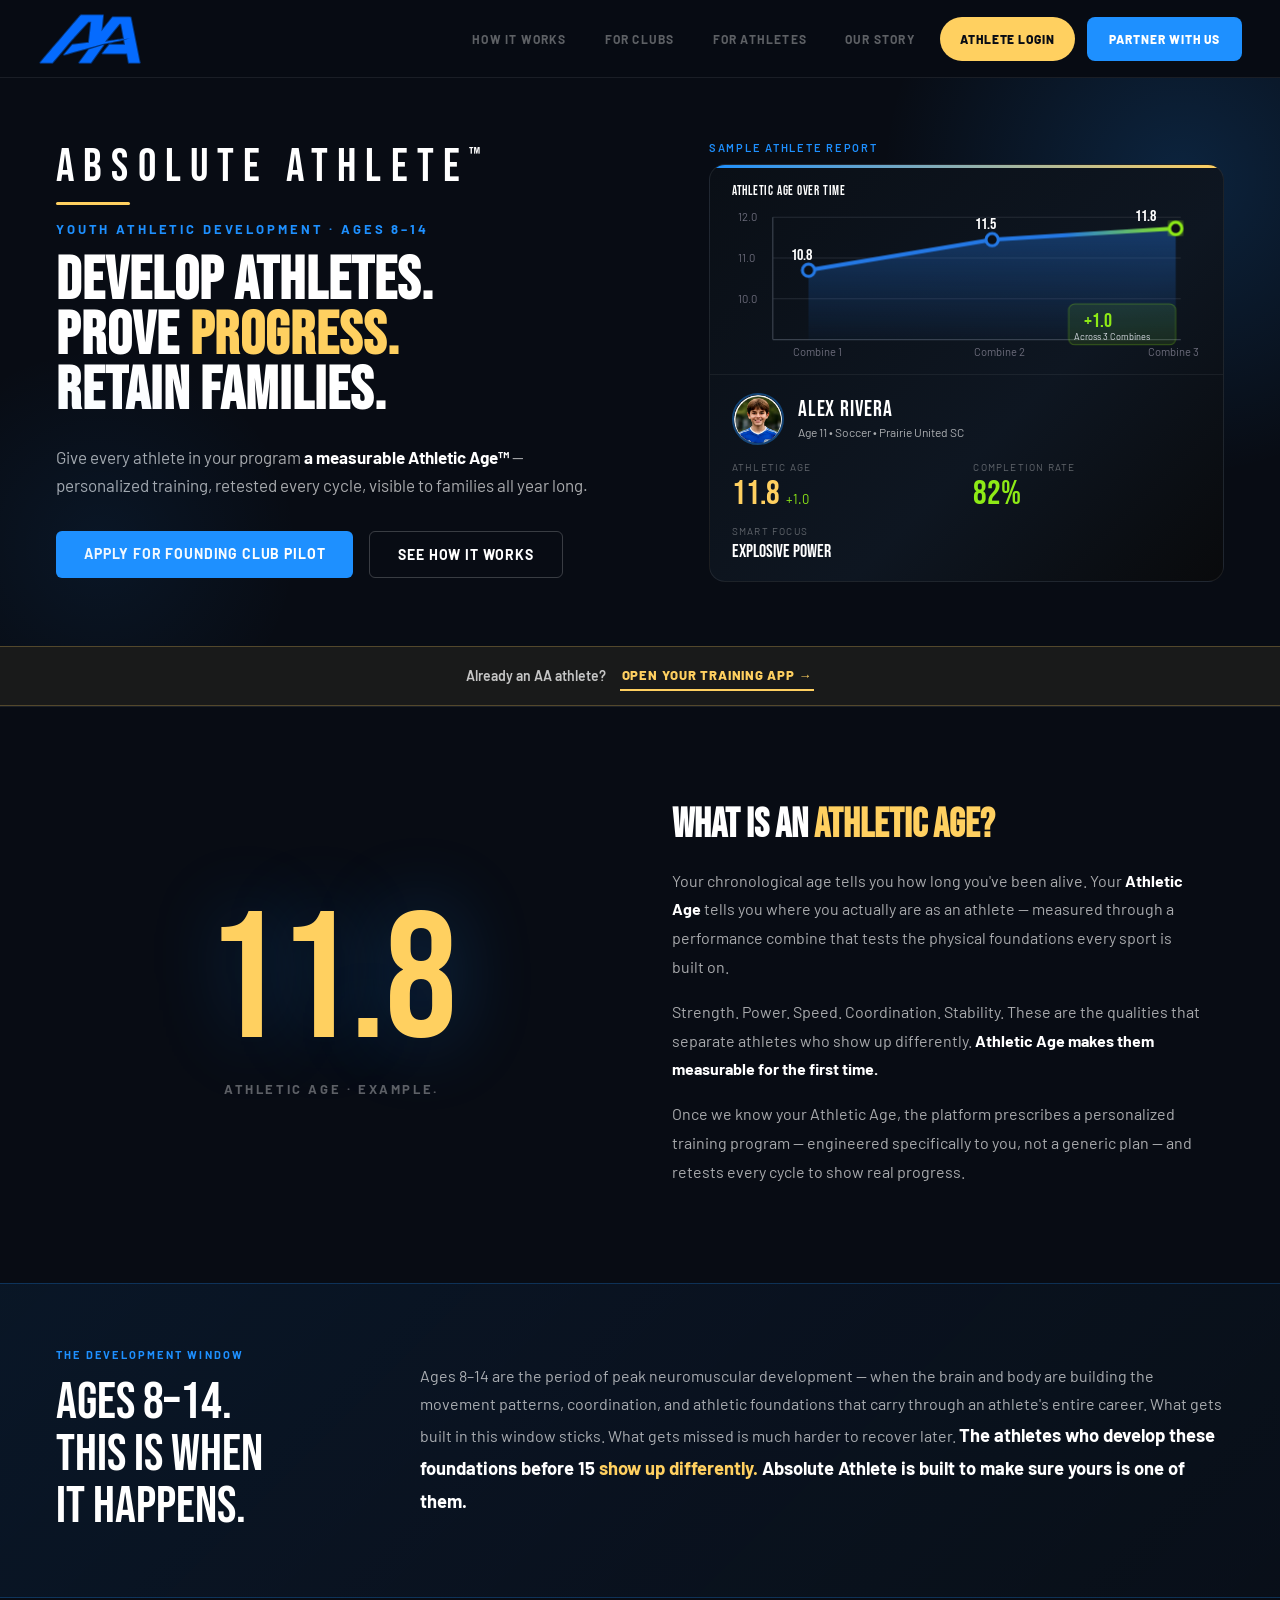
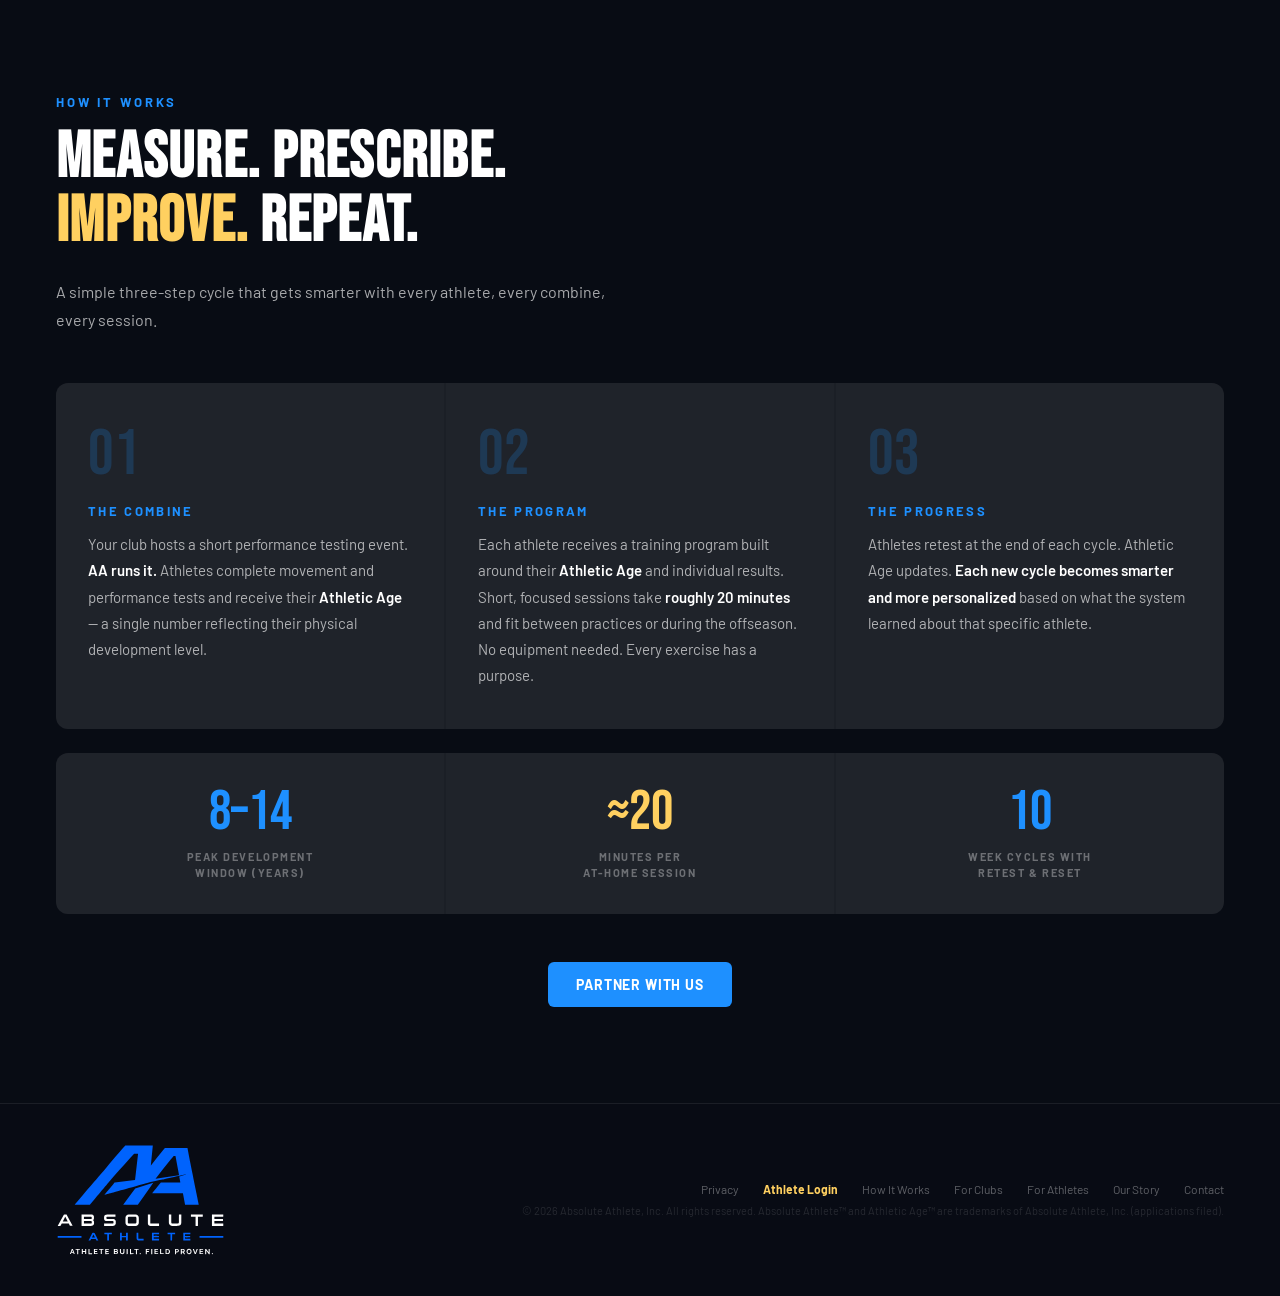
==== index.html @ 1f4e9b8d "nit changes" ====
<!DOCTYPE html>
<html lang="en">
<head>
<meta charset="UTF-8">
<meta name="viewport" content="width=device-width, initial-scale=1.0, viewport-fit=cover">
<meta name="theme-color" content="#080c14">
<link rel="icon" type="image/svg+xml" href="favicon.svg">
<link rel="canonical" href="https://myabsoluteathlete.com/">
<meta property="og:type" content="website">
<meta property="og:site_name" content="Absolute Athlete">
<meta property="og:title" content="Absolute Athlete · Youth Athletic Development">
<meta property="og:description" content="Every athlete gets a measurable Athletic Age — personalized training, retested every cycle. Built by a sports chiropractor and his two D1 sons. Ages 8–14.">
<meta property="og:url" content="https://myabsoluteathlete.com/">
<meta property="og:image" content="https://myabsoluteathlete.com/og-image.png">
<meta property="og:image:width" content="1200">
<meta property="og:image:height" content="630">
<meta name="twitter:card" content="summary_large_image">
<meta name="twitter:image" content="https://myabsoluteathlete.com/og-image.png">
<meta name="twitter:title" content="Absolute Athlete · Youth Athletic Development">
<meta name="twitter:description" content="Every athlete gets a measurable Athletic Age — personalized training, retested every cycle. Ages 8–14.">
<title>Absolute Athlete · Youth Athletic Development</title>
<meta name="description" content="Absolute Athlete helps clubs measure Athletic Age, prescribe personalized training, and prove youth athlete progress every cycle.">
<link rel="preconnect" href="https://fonts.googleapis.com">
<link rel="preconnect" href="https://fonts.gstatic.com" crossorigin>
<link href="https://fonts.googleapis.com/css2?family=Bebas+Neue&family=Barlow:ital,wght@0,400;0,600;0,700;1,400&display=swap" rel="stylesheet">
<link rel="stylesheet" href="styles.css">
</head>
<body>

<!-- NAV -->
<nav role="navigation" aria-label="Primary navigation">
  <div class="nav-shell">
  <a class="nav-mark" href="#page-home" onclick="showPage('home'); return false;" aria-label="Go to home page">
    <img src="logo.svg" alt="Absolute Athlete" style="height:52px;width:auto;">
  </a>
  <div class="nav-links">
    <a class="nav-link" data-page="how-it-works" href="#page-how-it-works" onclick="showPage('how-it-works'); return false;">How It Works</a>
    <a class="nav-link" data-page="for-clubs" href="#page-for-clubs" onclick="showPage('for-clubs'); return false;">For Clubs</a>
    <a class="nav-link" data-page="for-athletes" href="#page-for-athletes" onclick="showPage('for-athletes'); return false;">For Athletes</a>
    <a class="nav-link" data-page="our-story" href="#page-our-story" onclick="showPage('our-story'); return false;">Our Story</a>
    <a class="nav-app" href="#" onclick="return false;" role="link" aria-disabled="true" title="Athlete app launching soon" aria-label="Open the Absolute Athlete training app">Athlete Login</a>
    <a class="nav-cta" href="#contact" onclick="showPage('for-clubs'); scrollToContact(); return false;">Partner With Us</a>
  </div>
  <a class="nav-app nav-app-mobile" href="#" onclick="return false;" role="link" aria-disabled="true" title="Athlete app launching soon" aria-label="Open the Absolute Athlete training app">Athlete Login</a>
  <button class="nav-burger" aria-label="Open menu" aria-expanded="false" aria-controls="aaMnav" onclick="aaMenu(true)">
    <span></span><span></span><span></span>
  </button>
  </div>
</nav>

<div class="mnav" id="aaMnav" role="dialog" aria-modal="true" aria-label="Menu" aria-hidden="true">
  <div class="mnav-head">
    <span class="mnav-title">MENU</span>
    <button class="mnav-close" aria-label="Close menu" onclick="aaMenu(false)">&times;</button>
  </div>
  <button class="mnav-link" data-page="home" onclick="aaGo('home')">Home</button>
  <button class="mnav-link" data-page="how-it-works" onclick="aaGo('how-it-works')">How It Works</button>
  <button class="mnav-link" data-page="for-clubs" onclick="aaGo('for-clubs')">For Clubs</button>
  <button class="mnav-link" data-page="for-athletes" onclick="aaGo('for-athletes')">For Athletes</button>
  <button class="mnav-link" data-page="our-story" onclick="aaGo('our-story')">Our Story</button>
  <a class="mnav-app" href="#" onclick="return false;" aria-disabled="true" title="Athlete app launching soon">Athlete Login</a>
  <button class="mnav-cta" onclick="aaGo('for-clubs'); scrollToContact();">Partner With Us</button>
</div>

<!-- ═══════════════ HOME PAGE ═══════════════ -->
<div class="page active" id="page-home">

  <!-- HERO -->
  <section class="hero">
    <div class="hero-glow-1"></div>
    <div class="hero-glow-2"></div>
    <div class="hero-inner">
    <div class="hero-left">
    <div class="hero-brand">ABSOLUTE ATHLETE<span style="font-size:.42em;vertical-align:top;letter-spacing:0;">&trade;</span></div>
    <div class="hero-eyebrow">Youth Athletic Development · Ages 8–14</div>
    <h1 class="hero-headline">
      <span class="hero-line">DEVELOP ATHLETES.</span>
      <span class="hero-line">PROVE <em>PROGRESS.</em></span>
      <span class="hero-line">RETAIN FAMILIES.</span>
    </h1>
    <p class="hero-sub">
      Give every athlete in your program <strong>a measurable Athletic Age&trade;</strong> — personalized training, retested every cycle, visible to families all year long.
    </p>
    <div class="hero-actions">
      <a class="btn-primary" href="#contact" onclick="showPage('for-clubs'); scrollToContact(); return false;">Apply for Founding Club Pilot</a>
      <a class="btn-secondary" href="#page-how-it-works" onclick="showPage('how-it-works'); return false;">See How It Works</a>
    </div>
    </div>

    <!-- ATHLETIC AGE PROOF VISUAL -->
    <div class="hero-right">
    <div style="text-align:left;font-size:11px;letter-spacing:.16em;text-transform:uppercase;color:var(--blue);font-weight:600;margin-bottom:10px;">Sample Athlete Report</div>
    <div class="aa-proof-visual" style="display:grid;grid-template-columns:1fr;gap:0;background:linear-gradient(135deg,#0a0f16 0%,#0e1621 60%,#090a0c 100%);border:1px solid rgba(255,255,255,.08);border-radius:16px;overflow:hidden;position:relative;max-width:560px;max-height:480px;justify-self:end;width:100%;">
      <div style="position:absolute;top:0;left:0;right:0;height:3px;background:linear-gradient(90deg,var(--blue),var(--gold));"></div>

      <!-- Chart -->
      <div style="padding:18px 22px 14px;border-bottom:1px solid rgba(255,255,255,.06);">
        <div style="font-family:'Bebas Neue',sans-serif;font-size:13px;letter-spacing:.06em;color:#fff;margin-bottom:8px;">ATHLETIC AGE OVER TIME</div>
        <svg viewBox="0 0 460 150" preserveAspectRatio="xMidYMid meet" style="width:100%;height:auto;display:block;">
          <defs>
            <linearGradient id="heroFill" x1="0" x2="0" y1="0" y2="1">
              <stop offset="0%" stop-color="#2478e4" stop-opacity="0.38"/>
              <stop offset="100%" stop-color="#2478e4" stop-opacity="0.04"/>
            </linearGradient>
            <linearGradient id="heroLine" x1="0" x2="1" y1="0" y2="0">
              <stop offset="0%" stop-color="#2478e4"/>
              <stop offset="70%" stop-color="#2478e4"/>
              <stop offset="100%" stop-color="#8eea16"/>
            </linearGradient>
            <filter id="heroGlow"><feGaussianBlur stdDeviation="3" result="blur"/><feMerge><feMergeNode in="blur"/><feMergeNode in="SourceGraphic"/></feMerge></filter>
          </defs>
          <line x1="40" y1="10" x2="440" y2="10" stroke="#242b35" stroke-width="1"/>
          <line x1="40" y1="50" x2="440" y2="50" stroke="#242b35" stroke-width="1"/>
          <line x1="40" y1="90" x2="440" y2="90" stroke="#242b35" stroke-width="1"/>
          <line x1="40" y1="130" x2="440" y2="130" stroke="#39414d" stroke-width="1.2"/>
          <line x1="40" y1="10" x2="40" y2="130" stroke="#39414d" stroke-width="1.2"/>
          <text x="6" y="14" fill="#6b6b7a" font-size="11">12.0</text>
          <text x="6" y="54" fill="#6b6b7a" font-size="11">11.0</text>
          <text x="6" y="94" fill="#6b6b7a" font-size="11">10.0</text>
          <path d="M75,62 L255,32 L435,21 L435,130 L75,130 Z" fill="url(#heroFill)" class="hero-chart-fill"/>
          <polyline points="75,62 255,32 435,21" fill="none" stroke="url(#heroLine)" stroke-width="4" stroke-linecap="round" stroke-linejoin="round" class="hero-chart-line"/>
          <circle cx="75" cy="62" r="6" fill="#0a0f16" stroke="#2478e4" stroke-width="3" class="hero-chart-dot" style="animation-delay:.2s;"/>
          <circle cx="255" cy="32" r="6" fill="#0a0f16" stroke="#2478e4" stroke-width="3" class="hero-chart-dot" style="animation-delay:1.7s;"/>
          <circle cx="435" cy="21" r="6" fill="#0a0f16" stroke="#8eea16" stroke-width="3" filter="url(#heroGlow)" class="hero-chart-dot" style="animation-delay:3.4s;"/>
          <text x="58" y="52" fill="#ffffff" font-size="16" font-family="Bebas Neue, sans-serif">10.8</text>
          <text x="238" y="22" fill="#ffffff" font-size="16" font-family="Bebas Neue, sans-serif">11.5</text>
          <text x="395" y="14" fill="#ffffff" font-size="16" font-family="Bebas Neue, sans-serif">11.8</text>
          <text x="60" y="146" fill="#6b6b7a" font-size="11">Combine 1</text>
          <text x="237" y="146" fill="#6b6b7a" font-size="11">Combine 2</text>
          <text x="408" y="146" fill="#6b6b7a" font-size="11">Combine 3</text>
          <rect x="330" y="95" rx="6" ry="6" width="105" height="40" fill="rgba(142,234,22,.1)" stroke="rgba(142,234,22,.3)" class="hero-badge-pulse"/>
          <text x="345" y="118" font-family="Bebas Neue, sans-serif" font-size="20" fill="#8eea16" class="hero-plusone">+1.0</text>
          <text x="335" y="130" font-size="9" fill="#d8dce4">Across 3 Combines</text>
        </svg>
      </div>

      <!-- Athlete card -->
      <div style="padding:18px 22px;">
        <div style="display:flex;align-items:center;gap:14px;margin-bottom:16px;">
          <img src="athlete-alex.png" alt="Alex Rivera" style="width:52px;height:52px;border-radius:50%;object-fit:cover;border:2px solid rgba(30,144,255,.4);">
          <div>
            <div style="font-family:'Bebas Neue',sans-serif;font-size:22px;letter-spacing:.04em;color:#fff;line-height:1;">ALEX RIVERA</div>
            <div style="font-size:12px;color:var(--mid);margin-top:4px;">Age 11 &bull; Soccer &bull; Prairie United SC</div>
          </div>
        </div>
        <div style="display:grid;grid-template-columns:1fr 1fr;gap:14px;">
          <div>
            <div style="font-size:10px;letter-spacing:.12em;text-transform:uppercase;color:var(--dim);margin-bottom:4px;">Athletic Age</div>
            <div style="display:flex;align-items:baseline;gap:6px;">
              <div id="statAthAge" style="font-family:'Bebas Neue',sans-serif;font-size:34px;color:var(--gold);line-height:1;">11.8</div>
              <div style="font-size:13px;color:#8eea16;">+1.0</div>
            </div>
          </div>
          <div>
            <div style="font-size:10px;letter-spacing:.12em;text-transform:uppercase;color:var(--dim);margin-bottom:4px;">Completion Rate</div>
            <div id="statCompletion" style="font-family:'Bebas Neue',sans-serif;font-size:34px;color:#8eea16;line-height:1;">82%</div>
          </div>
          <div style="grid-column:1 / -1;">
            <div style="font-size:10px;letter-spacing:.12em;text-transform:uppercase;color:var(--dim);margin-bottom:4px;">Smart Focus</div>
            <div style="font-family:'Bebas Neue',sans-serif;font-size:18px;color:#fff;line-height:1.2;">Explosive Power</div>
          </div>
        </div>
      </div>
    </div>
    </div>
    </div>
  </section>
<!-- ATHLETE APP STRIP -->
<div class="app-strip">
  <span class="app-strip-text">Already an AA athlete?</span>
  <a class="app-strip-btn" href="#" onclick="return false;" role="link" aria-disabled="true" title="Athlete app launching soon">Open Your Training App &rarr;</a>
</div>


  <!-- ATHLETIC AGE EXPLAINER -->
  <div class="aa-explainer">
    <div>
      <div class="aa-number" style="color:var(--gold);">11.8</div>
      <div class="aa-number-label">Athletic Age · Example.</div>
    </div>
    <div class="aa-right">
      <h3>What Is An <span style="color:var(--gold);">Athletic Age?</span></h3>
      <p>Your chronological age tells you how long you've been alive. Your <strong>Athletic Age</strong> tells you where you actually are as an athlete — measured through a performance combine that tests the physical foundations every sport is built on.</p>
      <p>Strength. Power. Speed. Coordination. Stability. These are the qualities that separate athletes who show up differently. <strong>Athletic Age makes them measurable for the first time.</strong></p>
      <p>Once we know your Athletic Age, the platform prescribes a personalized training program — engineered specifically to you, not a generic plan — and retests every cycle to show real progress.</p>
    </div>
  </div>

  <!-- WINDOW STRIP -->
  <div class="window-strip">
    <div>
      <div class="ws-label">The Development Window</div>
      <div class="ws-headline">AGES 8–14.<br>THIS IS WHEN<br>IT HAPPENS.</div>
    </div>
    <div class="ws-body">
      Ages 8–14 are the period of peak neuromuscular development — when the brain and body are building the movement patterns, coordination, and athletic foundations that carry through an athlete's entire career. What gets built in this window sticks. What gets missed is much harder to recover later. <span class="ws-kicker">The athletes who develop these foundations before 15 <em>show up differently.</em> Absolute Athlete is built to make sure yours is one of them.</span>
    </div>
  </div>

  <!-- HOW IT WORKS PREVIEW -->
  <section class="section">
    <div class="section-eyebrow">How It Works</div>
    <h2 class="section-headline">MEASURE. PRESCRIBE.<br><span>IMPROVE.</span> REPEAT.</h2>
    <p class="section-body">A simple three-step cycle that gets smarter with every athlete, every combine, every session.</p>
    <div class="steps">
      <div class="step">
        <div class="step-num">01</div>
        <div class="step-title">The Combine</div>
        <div class="step-body">Your club hosts a short performance testing event. <strong>AA runs it.</strong> Athletes complete movement and performance tests and receive their <strong>Athletic Age</strong> — a single number reflecting their physical development level.</div>
      </div>
      <div class="step">
        <div class="step-num">02</div>
        <div class="step-title">The Program</div>
        <div class="step-body">Each athlete receives a training program built around their <strong>Athletic Age</strong> and individual results. Short, focused sessions take <strong>roughly 20 minutes</strong> and fit between practices or during the offseason. No equipment needed. Every exercise has a purpose.</div>
      </div>
      <div class="step">
        <div class="step-num">03</div>
        <div class="step-title">The Progress</div>
        <div class="step-body">Athletes retest at the end of each cycle. Athletic Age updates. <strong>Each new cycle becomes smarter and more personalized</strong> based on what the system learned about that specific athlete.</div>
      </div>
    </div>
    <div class="stats">
      <div class="stat"><div class="stat-num">8–14</div><div class="stat-label">Peak Development<br>Window (Years)</div></div>
      <div class="stat"><div class="stat-num" style="color:var(--gold);">&asymp;20</div><div class="stat-label">Minutes Per<br>At-Home Session</div></div>
      <div class="stat"><div class="stat-num">10</div><div class="stat-label">Week Cycles With<br>Retest &amp; Reset</div></div>
    </div>
    <div style="margin-top:48px;text-align:center;">
      <a class="btn-primary" href="#contact" onclick="showPage('for-clubs'); scrollToContact(); return false;">Partner With Us</a>
    </div>
  </section>

</div>

<!-- ═══════════════ HOW IT WORKS PAGE ═══════════════ -->
<div class="page" id="page-how-it-works">
  <section class="section" style="padding-top:120px;">
    <div class="section-eyebrow">How It Works</div>
    <h2 class="section-headline" style="font-size:clamp(48px,7vw,88px);max-width:1000px;">THE FULL CYCLE.<br>FROM <span style="color:var(--gold);">COMBINE</span> TO PROGRESS.</h2>
    <p class="section-body" style="font-size:18px;max-width:760px;">Every athlete goes through the same three-step cycle. The difference is what happens inside each step — because every prescription is built specifically for that athlete, based on their Athletic Age&trade; and foundation results.</p>
    <div class="steps" style="margin-top:48px;">
      <div class="step">
        <div class="step-num">01</div>
        <div class="step-title">The Combine</div>
        <div class="step-body">Your club hosts a short performance testing event. <strong>AA runs it.</strong> Athletes complete a series of movement and performance tests and receive their <strong>Athletic Age</strong> — a single number reflecting their physical development level. Results push to the athlete's personal device the same day.</div>
      </div>
      <div class="step">
        <div class="step-num">02</div>
        <div class="step-title">The Program</div>
        <div class="step-body">Each athlete receives a training program built around their <strong>Athletic Age</strong> and individual results. Short, focused sessions take <strong>roughly 20 minutes</strong> and fit between practices or during the offseason. No equipment needed. Every exercise has a purpose.</div>
      </div>
      <div class="step">
        <div class="step-num">03</div>
        <div class="step-title">The Progress</div>
        <div class="step-body">Athletes retest at the end of the cycle. Athletic Age updates. <strong>Each new cycle becomes smarter and more personalized</strong> based on what the system learned about that specific athlete. The program never repeats — it evolves.</div>
      </div>
    </div>
    <div class="stats" style="margin-top:24px;">
      <div class="stat"><div class="stat-num">8–14</div><div class="stat-label">Peak Development<br>Window (Years)</div></div>
      <div class="stat"><div class="stat-num" style="color:var(--gold);">&asymp;20</div><div class="stat-label">Minutes Per<br>At-Home Session</div></div>
      <div class="stat"><div class="stat-num">10</div><div class="stat-label">Week Cycles With<br>Retest &amp; Reset</div></div>
    </div>
  </section>

  <!-- WINDOW STRIP -->
  <div class="window-strip">
    <div>
      <div class="ws-label">The Development Window</div>
      <div class="ws-headline">AGES 8–14.<br>THIS IS WHEN<br>IT HAPPENS.</div>
    </div>
    <div class="ws-body">
      Ages 8–14 are the period of peak neuromuscular development — when the brain and body are building the movement patterns, coordination, and athletic foundations that carry through an athlete's entire career. What gets built in this window sticks. What gets missed is much harder to recover later. <span class="ws-kicker">The athletes who develop these foundations before 15 <em>show up differently.</em> Absolute Athlete is built to make sure yours is one of them.</span>
    </div>
  </div>

  <section class="section" style="text-align:center;">
    <div class="section-eyebrow">Ready to Start</div>
    <h2 class="section-headline">GET YOUR ATHLETES<br>THEIR <span style="color:var(--gold);">ATHLETIC AGE.</span></h2>
    <p class="section-body" style="margin:0 auto 40px;">AA is club-distributed. Talk to your club director about bringing Absolute Athlete&trade; to your program, or reach out directly.</p>
    <a class="btn-primary" href="#contact" onclick="showPage('for-clubs'); scrollToContact(); return false;">Bring AA To Your Club</a>
  </section>
</div>

<!-- ═══════════════ FOR CLUBS PAGE ═══════════════ -->
<div class="page" id="page-for-clubs">

  <section class="club-section section">
    <div class="section-eyebrow">For Club Directors</div>
    <h2 class="section-headline" style="font-size:clamp(52px,7vw,88px);">EVERY CLUB DEVELOPS PLAYERS.<br>NOW DEVELOP <span style="color:var(--gold);">ATHLETES.</span></h2>
    <p class="section-body">Every club shows families how their child is developing as a player. With Absolute Athlete&trade;, your club can now show how they're developing as an <strong>athlete</strong> — with a real number, personalized training, and progress retested every cycle.</p>

  <!-- DIRECTOR PANELS -->
  <div class="director-panels" style="margin-top:48px;margin-bottom:48px;">
    <div class="director-panel">
      <div class="dp-num">01</div>
      <div class="dp-label">The Shift</div>
      <div class="dp-headline">MAKE DEVELOPMENT VISIBLE.</div>
      <div class="dp-body">Families already see games and practices. AA shows the athletic foundation underneath — <strong>strength, movement, power, balance, and confidence</strong> they can follow each cycle.</div>
    </div>
    <div class="director-panel">
      <div class="dp-num">02</div>
      <div class="dp-label">The Family Relationship</div>
      <div class="dp-headline">DEEPEN THE FAMILY RELATIONSHIP.</div>
      <div class="dp-body">When parents can see measurable progress between seasons, your club becomes part of the athlete's growth story — not just the place they play.</div>
    </div>
    <div class="director-panel">
      <div class="dp-num">03</div>
      <div class="dp-label">The Club Opportunity</div>
      <div class="dp-headline">ADD VALUE WITHOUT ADDING WORK.</div>
      <div class="dp-body">AA handles the combine, training platform, and progress reporting so your coaches can keep doing what they already do best.</div>
    </div>
  </div>

    <!-- TAKES YOUR CLUB HOME SECTION -->
    <div style="margin:56px 0;padding:72px 64px;background:linear-gradient(135deg,rgba(8,12,20,1) 0%,rgba(15,21,32,1) 100%);border:1px solid var(--blue-border);border-radius:16px;position:relative;overflow:hidden;">
      <div style="font-size:13px;font-weight:700;letter-spacing:.22em;text-transform:uppercase;color:var(--blue);margin-bottom:24px;">A New Kind of Club Presence</div>
      <h3 style="font-family:'Bebas Neue',sans-serif;font-size:clamp(40px,5vw,72px);line-height:1;color:#fff;margin-bottom:32px;max-width:800px;">YOUR CLUB USED TO LIVE AT THE FIELD.<br>NOW IT LIVES IN <span style="color:var(--gold);">THEIR HOME.</span></h3>
      <div style="display:grid;grid-template-columns:1fr 1fr;gap:48px;max-width:900px;">
        <p style="font-size:16px;line-height:1.8;color:var(--mid);">Every home session becomes another touchpoint with your club — a quiet moment in the basement or driveway where <strong style="color:#fff;">your program is still helping them grow.</strong></p>
        <p style="font-size:16px;line-height:1.8;color:var(--mid);">When families can see progress between seasons, they have a clearer reason to renew, refer, and stay connected to your program year-round.</p>
      </div>
    </div>

    <div class="development-contrast">
      <div class="contrast-card">
        <div class="contrast-kicker">What clubs already do</div>
        <div class="contrast-title">Player Development</div>
        <div class="contrast-body">Coaching, team placement, game performance, positional growth, tactical understanding, and competitive experience.</div>
      </div>
      <div class="contrast-card highlight">
        <div class="contrast-kicker">What AA adds</div>
        <div class="contrast-title"><span>Athletic</span> Development</div>
        <div class="contrast-body"><strong>Strength. Movement. Balance. Coordination. Power.</strong> The athletic foundation underneath the player — measured, trained, and retested each cycle. The kind of development that builds real confidence.</div>
        <div class="contrast-metric"><span class="contrast-dot"></span> Athletic Age&trade; Score</div>
      </div>
    </div>

    <div class="club-grid">
      <div>
        <div class="club-value-intro">
          <div class="section-eyebrow" style="margin-bottom:12px;">Built for the club director</div>
          <h3 class="club-value-title">MORE VALUE FOR FAMILIES.<br><span>NO EXTRA LOAD</span> ON COACHES.</h3>
          <p class="club-value-sub">Absolute Athlete gives your club a measurable development layer families can see between seasons, tryouts, and practices — without asking your coaches to run another program.</p>
        </div>

        <div class="club-value-grid">
          <div class="club-value-card feature">
            <div class="club-card-icon">01</div>
            <div class="club-card-title"><span>Zero Coach Workload</span></div>
            <div class="club-card-copy">AA runs the combine. The platform delivers the training. Your coaches keep coaching.</div>
          </div>
          <div class="club-value-card">
            <div class="club-card-icon">02</div>
            <div class="club-card-title">Prove Progress to Families</div>
            <div class="club-card-copy">Athletic Age gives parents a clear number they can understand at the end of each cycle.</div>
          </div>
          <div class="club-value-card">
            <div class="club-card-icon">03</div>
            <div class="club-card-title">Built-In Retention</div>
            <div class="club-card-copy">Families who see real progress have a stronger reason to renew, refer, and stay connected year-round.</div>
          </div>
          <div class="club-value-card">
            <div class="club-card-icon">04</div>
            <div class="club-card-title">Director Visibility</div>
            <div class="club-card-copy">Track participation and engagement across your program without chasing spreadsheets.</div>
          </div>
        </div>

        <div class="club-proof-strip" aria-label="Club pilot highlights">
          <div class="club-proof-item">
            <div class="club-proof-num">45–60</div>
            <div class="club-proof-label">Minute Combine Window</div>
          </div>
          <div class="club-proof-item">
            <div class="club-proof-num">0</div>
            <div class="club-proof-label">Extra Coach Workload</div>
          </div>
          <div class="club-proof-item">
            <div class="club-proof-num">10</div>
            <div class="club-proof-label">Week Training Cycle</div>
          </div>
        </div>

        <div class="club-pilot-card">
          <div class="club-pilot-label">What onboarding actually looks like</div>
          <div class="club-pilot-title">LIVE IN THREE SIMPLE STEPS.</div>
          <div class="club-pilot-grid">
            <div class="club-pilot-step">
              <div class="club-pilot-week">Step 1</div>
              <h4>Parents get the message.</h4>
              <p>We email every family the steps to onboard their athlete and pay. Once that’s done, they’re ready for combine day.</p>
            </div>
            <div class="club-pilot-step">
              <div class="club-pilot-week">Step 2</div>
              <h4>Combine day happens.</h4>
              <p>We run the combine at your facility and handle the setup.</p>
            </div>
            <div class="club-pilot-step">
              <div class="club-pilot-week">Step 3</div>
              <h4>Athletes begin.</h4>
              <p>Training starts at home. Coaches do nothing differently.</p>
            </div>
          </div>
        </div>

        <div class="club-positioning-callout">
          <strong>AA DOES NOT <span>REPLACE</span> YOUR COACHES.</strong>
          <p>It gives families measurable physical development between practices, seasons, and tryouts — a new category of value sitting alongside everything your club already provides.</p>
        </div>

        <p class="seasonal-note">AA is designed to run between seasons and alongside them, building the physical foundation during windows when club training is lighter so athletes arrive measurably more developed than the year before.</p>
      </div>

      <div class="contact-box" id="contact">
        <div class="contact-box-title">FOUNDING CLUB PILOT</div>
        <div class="contact-box-sub">We are accepting a limited number of founding club partners for our fall 2026 pilot. Founding partners shape the product, lock in founding-partner pricing for the life of the partnership, and establish AA in their market first.</div>
        <form id="partnerForm" class="contact-form" action="https://formspree.io/f/xgobvnzo" method="POST" onsubmit="handleSubmit(event)" novalidate>
          <div class="form-group"><input type="text" name="name" class="form-input" placeholder="Your name" autocomplete="name" required aria-label="Your name"></div>
          <div class="form-group"><input type="text" name="club" class="form-input" placeholder="Club name" autocomplete="organization" aria-label="Club name"></div>
          <div class="form-group"><input type="email" name="email" class="form-input" placeholder="Email address" autocomplete="email" required aria-label="Email address"></div>
          <div class="form-group"><textarea name="message" class="form-input" placeholder="Tell us about your club — sport, age groups, approximate number of athletes" aria-label="Message"></textarea></div>
          <button class="form-submit" type="submit">Send Inquiry</button>
          <div class="form-note" id="formStatus" role="status" aria-live="polite">Or email us directly at <a href="mailto:info@myabsoluteathlete.com">info@myabsoluteathlete.com</a></div>
        </form>
      </div>
    </div>
  </section>
</div>

<!-- ═══════════════ FOR ATHLETES PAGE ═══════════════ -->
<div class="page" id="page-for-athletes">

  <!-- HERO -->
  <section class="hero" style="min-height:70vh;justify-content:flex-start;">
    <div class="hero-glow-1"></div>
    <div class="hero-glow-2"></div>
    <div style="max-width:1100px;">
    <div class="hero-eyebrow">For Athletes · Ages 8–14</div>
    <h1 class="hero-headline" style="font-size:clamp(52px,6.5vw,92px);">YOU HAVE AN AGE.<br>NOW YOU HAVE AN <span style="color:var(--gold);">ATHLETIC AGE.</span></h1>
    <p class="hero-sub">A single number that tells you exactly where you are as an athlete — and exactly what to train to get better. Measured at the combine. Updated every cycle. Yours.</p>
    </div>
  </section>

  <!-- ATHLETIC AGE DASHBOARD -->
  <div style="padding:0 56px 40px;">
    <div class="section-eyebrow">Your Athletic Age</div>
    <h2 class="section-headline">ONE NUMBER.<br>EVERYTHING <span style="color:var(--blue);">IT MEANS.</span></h2>
    <p class="section-body" style="margin-bottom:16px;">Your Athletic Age&trade; comes from a combine — a short performance test that measures the physical foundations every sport is built on. Strength. Power. Speed. Coordination. Stability.</p>
    <p class="section-body">If your Athletic Age is <strong style="color:#fff;">ahead of your real age</strong> — you're building something. If it's behind, now you know exactly what to work on. Every 10-week cycle ends with a retest, and you can watch your number climb.</p>
  </div>

  <!-- DASHBOARD MOCKUP -->
  <div style="padding:0 56px 96px;">
    <div style="font-size:11px;letter-spacing:.16em;text-transform:uppercase;color:var(--blue);font-weight:600;margin-bottom:10px;">Sample Athlete Report &middot; Example Data</div>
    <div style="background:#111418;border:1px solid rgba(255,255,255,.08);border-radius:16px;overflow:hidden;">

      <!-- Athlete header -->
      <div style="background:linear-gradient(135deg,#0a0f16 0%,#0e1621 52%,#090a0c 100%);padding:24px 32px;display:flex;align-items:center;justify-content:space-between;flex-wrap:wrap;gap:20px;border-bottom:1px solid rgba(255,255,255,.06);">
        <div style="display:flex;align-items:center;gap:18px;">
          <img src="athlete-alex.png" alt="Alex Rivera" style="width:64px;height:64px;border-radius:50%;object-fit:cover;border:2px solid rgba(30,144,255,.4);">
          <div>
            <div style="font-family:'Bebas Neue',sans-serif;font-size:32px;letter-spacing:.06em;color:#fff;line-height:1;">ALEX RIVERA</div>
            <div style="font-size:13px;color:var(--mid);margin-top:6px;">Age 11 &bull; Soccer &bull; Prairie United SC</div>
          </div>
        </div>
        <div style="display:flex;align-items:center;gap:24px;flex-wrap:wrap;">
          <div style="border:1px solid rgba(142,234,22,.4);border-radius:8px;padding:10px 18px;display:flex;align-items:center;gap:10px;">
            <span style="font-size:20px;color:#8eea16;">↗</span>
            <div>
              <div style="font-size:13px;font-weight:700;color:#8eea16;">BUILDING STRONGLY</div>
              <div style="font-size:11px;color:var(--dim);">Ahead of development pace</div>
            </div>
          </div>
          <div style="text-align:right;">
            <div style="font-size:11px;color:var(--dim);text-transform:uppercase;letter-spacing:.1em;">At-Home Consistency</div>
            <div style="font-family:'Bebas Neue',sans-serif;font-size:28px;color:#8eea16;line-height:1;">82%</div>
          </div>
        </div>
      </div>

      <!-- Combine row -->
      <div style="display:grid;grid-template-columns:repeat(4,1fr);gap:0;padding:24px 32px;border-bottom:1px solid rgba(255,255,255,.06);">
        <div>
          <div style="font-family:'Bebas Neue',sans-serif;font-size:18px;color:var(--dim);letter-spacing:.06em;">COMBINE 1</div>
          <div style="font-size:11px;color:var(--dim);margin:4px 0 12px;">May 12, 2026</div>
          <div style="font-family:'Bebas Neue',sans-serif;font-size:48px;color:#fff;line-height:1;">10.8</div>
          <div style="font-size:11px;color:var(--dim);margin-top:4px;">Athletic Age</div>
        </div>
        <div>
          <div style="font-family:'Bebas Neue',sans-serif;font-size:18px;color:var(--blue);letter-spacing:.06em;">COMBINE 2</div>
          <div style="font-size:11px;color:var(--dim);margin:4px 0 12px;">Aug 18, 2026</div>
          <div style="display:flex;align-items:flex-end;gap:16px;">
            <div style="font-family:'Bebas Neue',sans-serif;font-size:48px;color:var(--blue);line-height:1;">11.5</div>
            <div>
              <div style="font-family:'Bebas Neue',sans-serif;font-size:22px;color:#8eea16;line-height:1;">+0.7</div>
              <div style="font-size:11px;color:#8eea16;">+6.5%</div>
            </div>
          </div>
        </div>
        <div style="border:1px solid rgba(142,234,22,.5);border-radius:10px;padding:12px 16px;background:rgba(142,234,22,.03);">
          <div style="font-family:'Bebas Neue',sans-serif;font-size:18px;color:#8eea16;letter-spacing:.06em;">COMBINE 3</div>
          <div style="font-size:11px;color:var(--dim);margin:4px 0 12px;">Nov 24, 2026</div>
          <div style="display:flex;align-items:flex-end;gap:16px;">
            <div style="font-family:'Bebas Neue',sans-serif;font-size:48px;color:#8eea16;line-height:1;">11.8</div>
            <div>
              <div style="font-family:'Bebas Neue',sans-serif;font-size:22px;color:#8eea16;line-height:1;">+0.3</div>
              <div style="font-size:11px;color:#8eea16;">+2.6%</div>
            </div>
          </div>
        </div>
        <div style="text-align:center;">
          <div style="font-family:'Bebas Neue',sans-serif;font-size:18px;color:var(--dim);letter-spacing:.06em;">NEXT COMBINE</div>
          <div style="font-size:11px;color:var(--dim);margin:4px 0 16px;">Feb 2027</div>
          <div style="width:48px;height:48px;border:1px solid rgba(255,255,255,.15);border-radius:8px;margin:0 auto;display:flex;align-items:center;justify-content:center;color:var(--dim);font-size:20px;">▣</div>
        </div>
      </div>

      <!-- Chart + Foundation table -->
      <div style="display:grid;grid-template-columns:1fr 1fr;gap:0;">
        <div style="padding:24px 32px;border-right:1px solid rgba(255,255,255,.06);border-bottom:1px solid rgba(255,255,255,.06);">
          <div style="font-family:'Bebas Neue',sans-serif;font-size:18px;letter-spacing:.06em;color:#fff;margin-bottom:16px;">LEVEL-UP PATH &middot; ATHLETIC AGE</div>
          <svg viewBox="0 0 760 280" preserveAspectRatio="xMidYMid meet" style="width:100%;height:auto;">
            <defs>
              <linearGradient id="aaFill2" x1="0" x2="0" y1="0" y2="1">
                <stop offset="0%" stop-color="#2478e4" stop-opacity="0.38"/>
                <stop offset="100%" stop-color="#2478e4" stop-opacity="0.04"/>
              </linearGradient>
              <linearGradient id="aaLine2" x1="0" x2="1" y1="0" y2="0">
                <stop offset="0%" stop-color="#2478e4"/>
                <stop offset="70%" stop-color="#2478e4"/>
                <stop offset="100%" stop-color="#8eea16"/>
              </linearGradient>
              <filter id="glow2"><feGaussianBlur stdDeviation="4" result="blur"/><feMerge><feMergeNode in="blur"/><feMergeNode in="SourceGraphic"/></feMerge></filter>
            </defs>
            <line x1="55" y1="25" x2="725" y2="25" stroke="#242b35" stroke-width="1"/>
            <line x1="55" y1="92" x2="725" y2="92" stroke="#242b35" stroke-width="1"/>
            <line x1="55" y1="159" x2="725" y2="159" stroke="#242b35" stroke-width="1"/>
            <line x1="55" y1="226" x2="725" y2="226" stroke="#39414d" stroke-width="1.2"/>
            <line x1="55" y1="25" x2="55" y2="226" stroke="#39414d" stroke-width="1.2"/>
            <text x="12" y="30" fill="#6b6b7a" font-size="13">12.0</text>
            <text x="12" y="97" fill="#6b6b7a" font-size="13">11.0</text>
            <text x="12" y="164" fill="#6b6b7a" font-size="13">10.0</text>
            <text x="12" y="231" fill="#6b6b7a" font-size="13">9.0</text>
            <path d="M120,105 L392,59 L665,39 L665,226 L120,226 Z" fill="url(#aaFill2)"/>
            <polyline points="120,105 392,59 665,39" fill="none" stroke="url(#aaLine2)" stroke-width="5" stroke-linecap="round" stroke-linejoin="round"/>
            <circle cx="120" cy="105" r="8" fill="#111418" stroke="#2478e4" stroke-width="4"/>
            <circle cx="392" cy="59" r="8" fill="#111418" stroke="#2478e4" stroke-width="4"/>
            <circle cx="665" cy="39" r="8" fill="#111418" stroke="#8eea16" stroke-width="4" filter="url(#glow2)"/>
            <text x="92" y="88" fill="#ffffff" font-size="22" font-family="Bebas Neue, sans-serif">10.8</text>
            <text x="368" y="41" fill="#ffffff" font-size="22" font-family="Bebas Neue, sans-serif">11.5</text>
            <text x="644" y="22" fill="#ffffff" font-size="22" font-family="Bebas Neue, sans-serif">11.8</text>
            <text x="90" y="252" fill="#6b6b7a" font-size="13">Combine 1</text>
            <text x="374" y="252" fill="#6b6b7a" font-size="13">Combine 2</text>
            <text x="642" y="252" fill="#6b6b7a" font-size="13">Combine 3</text>
            <rect x="575" y="78" rx="7" ry="7" width="130" height="58" fill="rgba(142,234,22,.1)" stroke="rgba(142,234,22,.3)"/>
            <text x="610" y="106" font-family="Bebas Neue, sans-serif" font-size="30" fill="#8eea16" class="hero-plusone">+1.0</text>
            <text x="596" y="126" font-size="12" fill="#d8dce4">Across 3 Combines</text>
          </svg>
        </div>
        <div style="padding:24px 32px;border-bottom:1px solid rgba(255,255,255,.06);">
          <div style="font-family:'Bebas Neue',sans-serif;font-size:18px;letter-spacing:.06em;color:#fff;margin-bottom:16px;">ATHLETE MAP &middot; STRENGTHS + FOCUS</div>
          <table style="width:100%;border-collapse:collapse;font-size:14px;">
            <thead>
              <tr style="color:var(--dim);font-size:11px;letter-spacing:.08em;text-transform:uppercase;">
                <th style="text-align:left;padding-bottom:12px;font-weight:700;">Area</th>
                <th style="text-align:center;padding-bottom:12px;font-weight:700;">C1</th>
                <th style="text-align:center;padding-bottom:12px;font-weight:700;color:var(--blue);">C2</th>
                <th style="text-align:center;padding-bottom:12px;font-weight:700;color:#8eea16;">C3</th>
                <th style="text-align:right;padding-bottom:12px;font-weight:700;color:#8eea16;">Change</th>
              </tr>
            </thead>
            <tbody style="color:#fff;">
              <tr style="border-top:1px solid rgba(255,255,255,.06);"><td style="padding:10px 0;">Explosive Power</td><td style="text-align:center;color:var(--dim);">66</td><td style="text-align:center;color:var(--blue);font-weight:700;">77</td><td style="text-align:center;color:#8eea16;font-weight:700;">83</td><td style="text-align:right;color:#8eea16;">+17 ↑</td></tr>
              <tr style="border-top:1px solid rgba(255,255,255,.06);"><td style="padding:10px 0;">Speed &amp; Agility</td><td style="text-align:center;color:var(--dim);">65</td><td style="text-align:center;color:var(--blue);font-weight:700;">74</td><td style="text-align:center;color:#8eea16;font-weight:700;">80</td><td style="text-align:right;color:#8eea16;">+15 ↑</td></tr>
              <tr style="border-top:1px solid rgba(255,255,255,.06);"><td style="padding:10px 0;">Control &amp; Deceleration</td><td style="text-align:center;color:var(--dim);">69</td><td style="text-align:center;color:var(--blue);font-weight:700;">77</td><td style="text-align:center;color:#8eea16;font-weight:700;">82</td><td style="text-align:right;color:#8eea16;">+13 ↑</td></tr>
              <tr style="border-top:1px solid rgba(255,255,255,.06);"><td style="padding:10px 0;">Core Stability</td><td style="text-align:center;color:var(--dim);">64</td><td style="text-align:center;color:var(--blue);font-weight:700;">72</td><td style="text-align:center;color:#8eea16;font-weight:700;">79</td><td style="text-align:right;color:#8eea16;">+15 ↑</td></tr>
            </tbody>
          </table>
        </div>
      </div>

      <!-- What changed / Next focus -->
      <div style="display:grid;grid-template-columns:1fr 1fr;gap:0;">
        <div style="padding:24px 32px;border-right:1px solid rgba(255,255,255,.06);display:flex;gap:16px;">
          <div style="width:40px;height:40px;border-radius:50%;border:1px solid rgba(142,234,22,.4);display:flex;align-items:center;justify-content:center;color:#8eea16;font-size:18px;flex-shrink:0;">↗</div>
          <div>
            <div style="font-family:'Bebas Neue',sans-serif;font-size:16px;letter-spacing:.08em;color:#8eea16;margin-bottom:6px;">BIGGEST WIN</div>
            <div style="font-size:13px;line-height:1.7;color:var(--mid);">Alex improved most in <strong style="color:#fff;">Explosive Power (+17)</strong> and <strong style="color:#fff;">Speed &amp; Agility (+15)</strong>, building a stronger base for speed, acceleration, and overall athletic performance.</div>
          </div>
        </div>
        <div style="padding:24px 32px;display:flex;gap:16px;">
          <div style="width:40px;height:40px;border-radius:50%;border:1px solid var(--blue-border);display:flex;align-items:center;justify-content:center;color:var(--blue);font-size:18px;flex-shrink:0;">◎</div>
          <div>
            <div style="font-family:'Bebas Neue',sans-serif;font-size:16px;letter-spacing:.08em;color:var(--blue);margin-bottom:6px;">YOUR NEXT JUMP</div>
            <div style="font-size:13px;line-height:1.7;color:var(--mid);">Continue building Explosive Power while advancing Control &amp; Deceleration and Core Stability. This will help Alex move even more efficiently on the field.</div>
          </div>
        </div>
      </div>

    </div>
  </div>

  <section class="section" style="text-align:center;">
    <div class="section-eyebrow">Get Started</div>
    <h2 class="section-headline">FIND OUT YOUR<br><span style="color:var(--gold);">ATHLETIC AGE.</span></h2>
    <p class="section-body" style="margin:0 auto 40px;">AA is available through your club. Talk to your club director about bringing Absolute Athlete&trade; to your program.</p>
    <a class="btn-primary" href="#contact" onclick="showPage('for-clubs'); scrollToContact(); return false;">Ask My Club to Partner</a>
  </section>

</div>

<!-- ═══════════════ OUR STORY PAGE ═══════════════ -->
<div class="page" id="page-our-story">
  <section class="section" style="padding-top:120px;">
    <div class="section-eyebrow">Our Story</div>
    <h2 class="section-headline" style="font-size:clamp(44px,5.5vw,72px);">BUILT BY PEOPLE<br>WHO <span style="color:var(--gold);">LIVED</span> IT.</h2>
    <p class="story-lede"><strong>Absolute Athlete&trade; started in a basement, a driveway, and a family that lived youth development every day.</strong> The product is built from 25 years of sports performance experience, real training through the years kids actually grow, and a simple belief: every athlete deserves a measurable path forward.</p>

    <div class="story-card-grid">
      <div class="story-card">
        <div class="story-card-kicker">Experience</div>
        <div class="story-card-title">25 Years in Sports Performance</div>
        <div class="story-card-copy">Dr. Nathan Price has worked with athletes across levels, from elite competitors to everyday youth athletes.</div>
      </div>
      <div class="story-card">
        <div class="story-card-kicker">Origin</div>
        <div class="story-card-title">Built From Real Training</div>
        <div class="story-card-copy">Ayden and Andrew grew up doing the work this platform is now designed to guide, measure, and repeat.</div>
      </div>
      <div class="story-card">
        <div class="story-card-kicker">Mission</div>
        <div class="story-card-title">Made for Families</div>
        <div class="story-card-copy">AA gives young athletes access to clear, individualized development — not just the families with private trainers.</div>
      </div>
    </div>

    <div class="founders-grid">
      <div class="founder-story story-full">
        <div class="story-full-panel">
          <div class="story-full-heading">The <span>Reason</span> Behind AA</div>
          <p>Absolute Athlete was founded by Dr. Nathan Price, a chiropractor with 25 years of experience in sports performance, and his two sons Ayden and Andrew. For years, Ayden and Andrew were the test — doing the work in the basement and the driveway during those exact development years. They are both Division I football players now, enjoying the results of that early foundation work.</p>
          <p>As a chiropractor, Dr. Price has spent 25 years watching what happens when athletic foundations are built well, and what happens when they are not. He has treated athletes from Olympic gold medalists to Saturday morning rec players, learning something from them all. Absolute Athlete is the early intervention he always wished existed. Individualized, measurable, and accessible to every young athlete — not just the ones with access to private trainers or elite performance programs.</p>
          <p>The goal has always been simple: every kid deserves the tools to reach their full athletic potential.</p>
        </div>
      </div>
      <div class="founder-credentials">
        <div class="fc-item">
          <div class="fc-icon">🏥</div>
          <div class="fc-text"><div class="fc-name">Dr. Nathan Price, D.C.</div><div class="fc-role">Co-Founder · Sports Performance · 25 Years</div></div>
        </div>
        <div class="fc-item">
          <div class="fc-icon">🏆</div>
          <div class="fc-text"><div class="fc-name">Ayden Price</div><div class="fc-role">Co-Founder · Division I Athlete · Pre-Medicine</div></div>
        </div>
        <div class="fc-item">
          <div class="fc-icon">🏆</div>
          <div class="fc-text"><div class="fc-name">Andrew Price</div><div class="fc-role">Co-Founder · Division I Athlete · Kinesiology</div></div>
        </div>
        <div class="fc-item">
          <div class="fc-icon">👥</div>
          <div class="fc-text"><div class="fc-name">Advisory Team</div><div class="fc-role">Sports practitioners, physical therapists, certified trainers and coaches</div></div>
        </div>
      </div>
    </div>

    <div class="founder-photos">
      <div class="founder-photo-card">
        <div class="founder-photo-wrap">
        <img src="ayden.jpg" alt="Ayden Price" class="founder-photo" style="object-fit:cover;object-position:center top;width:100%;height:100%;">
      </div>
        <div class="founder-photo-name">Ayden Price</div>
        <div class="founder-photo-role">Co-Founder</div>
      </div>
      <div class="founder-photo-card">
        <div class="founder-photo-wrap">
        <img src="andrew.jpg" alt="Andrew Price" class="founder-photo" style="object-fit:cover;object-position:center top;width:100%;height:100%;">
      </div>
        <div class="founder-photo-name">Andrew Price</div>
        <div class="founder-photo-role">Co-Founder</div>
      </div>
      <div class="founder-photo-card">
        <div class="founder-photo-wrap">
        <img src="together-uni.jpg" alt="Ayden and Andrew Price at UNI" class="founder-photo" style="object-fit:cover;object-position:center top;width:100%;height:100%;">
      </div>
        <div class="founder-photo-name">Together at UNI</div>
        <div class="founder-photo-role">University of Northern Iowa · Panthers Football</div>
      </div>
    </div>

    <div class="founder-nate">
      <div class="founder-nate-photo-wrap">
      <img src="nate.jpg" alt="Dr. Nathan Price" class="founder-photo" style="object-fit:cover;object-position:center top;width:100%;height:100%;">
    </div>
      <div class="founder-photo-name">Dr. Nathan Price</div>
      <div class="founder-photo-role">Co-Founder · Chiropractor · 25 Years Sports Performance</div>
    </div>
  </section>

  <section class="section" style="text-align:center;padding-top:32px;padding-bottom:88px;">
    <div class="ws-label" style="margin-bottom:14px;">Join Us</div>
    <h2 class="section-headline">WE BUILT THIS FOR FAMILIES LIKE <span style="color:var(--gold);">YOURS.</span></h2>
    <p class="section-body" style="margin:0 auto 36px;max-width:620px;">Absolute Athlete is launching with a small group of founding clubs. If this is the kind of development you want for your athletes, let's talk.</p>
    <div style="display:flex;gap:14px;justify-content:center;flex-wrap:wrap;">
      <a class="btn-primary" href="#contact" onclick="showPage('for-clubs'); scrollToContact(); return false;">Run a Club? Apply for the Pilot</a>
      <a class="btn-secondary" href="#page-for-athletes" onclick="showPage('for-athletes'); return false;">A Parent? See What Your Athlete Gets</a>
    </div>
  </section>
</div>


<!-- PRIVACY -->
<div class="page" id="page-privacy">
  <section class="section" style="padding-top:96px;max-width:820px;">
    <div class="section-eyebrow">Privacy</div>
    <h2 class="section-headline">PRIVACY <span style="color:var(--gold);">POLICY.</span></h2>
    <p class="section-body" style="margin-bottom:22px;">Absolute Athlete, Inc. respects the privacy of the families and clubs we work with. This page explains what this website collects and how it is used.</p>
    <h3 style="font-family:'Bebas Neue',sans-serif;font-size:26px;letter-spacing:.03em;margin:28px 0 10px;">What this site collects</h3>
    <p class="section-body">The only information this website collects is what you voluntarily enter into our contact form: your name, email address, club name, and message. We use it solely to respond to your inquiry about Absolute Athlete.</p>
    <h3 style="font-family:'Bebas Neue',sans-serif;font-size:26px;letter-spacing:.03em;margin:28px 0 10px;">What we don't do</h3>
    <p class="section-body">We do not sell, rent, or share your information with third parties for marketing. This website does not use advertising trackers, and it does not knowingly collect any information from children.</p>
    <h3 style="font-family:'Bebas Neue',sans-serif;font-size:26px;letter-spacing:.03em;margin:28px 0 10px;">Athlete data</h3>
    <p class="section-body">Athlete accounts and training data live in the Absolute Athlete application, which is separate from this website. Athlete accounts require verified parental consent before activation, and athlete information is never collected through this marketing site.</p>
    <h3 style="font-family:'Bebas Neue',sans-serif;font-size:26px;letter-spacing:.03em;margin:28px 0 10px;">Service providers</h3>
    <p class="section-body">Our contact form is delivered through a third-party form service, and this site is hosted on third-party infrastructure. These providers process your submission only to deliver it to us.</p>
    <h3 style="font-family:'Bebas Neue',sans-serif;font-size:26px;letter-spacing:.03em;margin:28px 0 10px;">Questions or removal requests</h3>
    <p class="section-body">To ask what we hold about you, or to have it deleted, email <a href="mailto:info@myabsoluteathlete.com" style="color:var(--blue);">info@myabsoluteathlete.com</a>.</p>
    <p class="section-body" style="margin-top:28px;font-size:13px;color:var(--dim);">This policy covers the Absolute Athlete marketing website only. Last updated July 2026. <span class="legal-todo">REMINDER: have counsel review before public promotion</span></p>
  </section>
</div>

<!-- FOOTER -->
<footer>
  <div>
    <div class="footer-mark"><img src="logo-footer.svg" alt="Absolute Athlete — Athlete Built. Field Proven." style="height:112px;width:auto;display:block;"></div>
    
  </div>
  <div class="footer-right">
    <div class="footer-links">
      <a class="footer-link" href="#page-privacy" onclick="showPage('privacy'); return false;">Privacy</a>
      <a class="footer-link footer-app" href="#" onclick="return false;" role="link" aria-disabled="true" title="Athlete app launching soon">Athlete Login</a>
      <a class="footer-link" href="#page-how-it-works" onclick="showPage('how-it-works'); return false;">How It Works</a>
      <a class="footer-link" href="#page-for-clubs" onclick="showPage('for-clubs'); return false;">For Clubs</a>
      <a class="footer-link" href="#page-for-athletes" onclick="showPage('for-athletes'); return false;">For Athletes</a>
      <a class="footer-link" href="#page-our-story" onclick="showPage('our-story'); return false;">Our Story</a>
      <a href="mailto:info@myabsoluteathlete.com" class="footer-link">Contact</a>
    </div>
    <div class="footer-legal">© <span id="footerYear">2026</span> Absolute Athlete, Inc. All rights reserved. Absolute Athlete&trade; and Athletic Age&trade; are trademarks of Absolute Athlete, Inc. (applications filed).</div>
  </div>
</footer>



<script src="main.js"></script>
</body>
</html>
---- styles.css ----
*{box-sizing:border-box;margin:0;padding:0}
:root{
  --black:#080c14;
  --dark:#0f1520;
  --blue:#1E90FF;
  --blue-border:rgba(30,144,255,.25);
  --gold:#FFD060;
  --white:#ffffff;
  --mid:rgba(255,255,255,.65);
  --dim:rgba(255,255,255,.35);
  --rule:rgba(255,255,255,.08);
  --surface:rgba(255,255,255,.02);
}
html{scroll-behavior:smooth;-webkit-text-size-adjust:100%;color-scheme:dark;}
h1,h2,h3{text-wrap:balance;}
p{text-wrap:pretty;}
body{background:var(--black);color:var(--white);font-family:"Barlow",sans-serif;min-height:100vh;overflow-x:hidden;-webkit-font-smoothing:antialiased;}

/* ══ NAV ══ */
nav{
  position:fixed;top:0;left:0;right:0;z-index:100;
  display:flex;align-items:center;justify-content:center;
  min-height:78px;
  padding:10px clamp(22px,3vw,48px);
  background:rgba(8,12,20,.94);
  backdrop-filter:blur(14px);
  border-bottom:1px solid var(--rule);
}
.nav-shell{width:100%;max-width:1540px;display:flex;align-items:center;justify-content:space-between;gap:28px;}
.nav-mark{cursor:pointer;border:0;background:transparent;padding:0;display:flex;align-items:center;flex:0 0 auto;text-decoration:none;}
.nav-mark img{height:52px!important;width:auto;display:block;}
.nav-links{display:flex;align-items:center;justify-content:flex-end;gap:12px;min-width:0;}
.nav-link{
  min-height:40px;display:inline-flex;align-items:center;justify-content:center;
  font-size:12px;font-weight:700;letter-spacing:.1em;text-transform:uppercase;
  color:var(--dim);text-decoration:none;cursor:pointer;
  transition:color .2s,border-color .2s,background .2s,transform .15s;
  border:1px solid transparent;background:transparent;padding:10px 12px;border-radius:999px;font-family:"Barlow",sans-serif;
}
.nav-link:hover,.nav-link.active{color:#fff;background:rgba(255,255,255,.035);border-color:rgba(255,255,255,.08);}
.nav-link.active{color:var(--blue);border-color:var(--blue-border);background:rgba(30,144,255,.075);}
.nav-cta{
  min-height:44px;display:inline-flex;align-items:center;justify-content:center;
  background:var(--blue);color:#fff;text-decoration:none;
  font-size:12px;font-weight:800;letter-spacing:.08em;text-transform:uppercase;
  padding:11px 22px;border-radius:8px;border:none;cursor:pointer;
  font-family:"Barlow",sans-serif;white-space:nowrap;
  transition:background .2s,transform .15s,box-shadow .2s;
}
.nav-cta:hover{background:#1a7fe0;transform:translateY(-1px);box-shadow:0 8px 22px rgba(30,144,255,.22);}
.nav-burger{
  display:none;flex-direction:column;justify-content:center;align-items:center;gap:5px;
  width:46px;height:42px;flex:0 0 auto;
  background:rgba(255,255,255,.05);border:1px solid var(--rule);border-radius:10px;
  cursor:pointer;padding:0;
}
.nav-burger span{display:block;width:20px;height:2px;background:#fff;border-radius:2px;}


/* ══ PAGES ══ */
.page{display:none;min-height:100vh;padding-top:78px;}
.page.active{display:block;}
/* Hash-link fallback: keeps navigation working even in phone previews or if inline JS is limited. */
.page:target{display:block;}
body:has(.page:target) .page.active:not(:target){display:none;}
body:has(#contact:target) .page.active{display:none;}
body:has(#contact:target) #page-for-clubs{display:block;}

body:has(#page-how-it-works:target) .nav-link[href="#page-how-it-works"],
body:has(#page-for-clubs:target) .nav-link[href="#page-for-clubs"],
body:has(#page-for-athletes:target) .nav-link[href="#page-for-athletes"],
body:has(#page-our-story:target) .nav-link[href="#page-our-story"]{color:#fff;background:rgba(30,144,255,.075);border-color:var(--blue-border);}

/* ══ HERO ══ */
.hero{
  position:relative;overflow:hidden;
  padding:clamp(58px,7vh,86px) 56px 64px;
  min-height:auto;display:flex;align-items:center;justify-content:center;
}
.hero-inner{
  display:grid;
  grid-template-columns:minmax(0,1.08fr) minmax(380px,0.92fr);
  gap:48px;align-items:center;
  max-width:1280px;width:100%;margin:0 auto;
}
.hero-glow-1{position:absolute;top:-200px;right:-200px;width:600px;height:600px;background:radial-gradient(circle,rgba(30,144,255,.18) 0%,transparent 70%);border-radius:50%;pointer-events:none;}
.hero-glow-2{position:absolute;bottom:-100px;left:-100px;width:400px;height:400px;background:radial-gradient(circle,rgba(30,144,255,.08) 0%,transparent 70%);border-radius:50%;pointer-events:none;}
.hero-eyebrow{font-size:13px;font-weight:700;letter-spacing:.22em;text-transform:uppercase;color:var(--blue);margin-bottom:16px;}
.hero-headline{font-family:"Bebas Neue",sans-serif;font-size:clamp(42px,4.8vw,68px);line-height:.9;letter-spacing:.015em;margin-bottom:24px;color:#fff;}
.hero-headline em{color:var(--gold);font-style:normal;}
.hero-line{display:block;white-space:nowrap;color:#fff;}
.hero-sub{font-size:17px;line-height:1.65;color:var(--mid);max-width:560px;margin-bottom:32px;}
.hero-sub strong{color:#fff;font-weight:700;}
.hero-actions{display:flex;gap:16px;flex-wrap:wrap;}

/* ══ HERO CHART ANIMATIONS ══ */
.hero-chart-line{
  stroke-dasharray:380;
  stroke-dashoffset:380;
  animation:drawLine 2.8s ease-out .3s forwards;
}
.hero-chart-fill{
  opacity:0;
  animation:fadeIn 1.5s ease-out 3.4s forwards;
}
.hero-chart-dot{
  opacity:0;
  transform:scale(.3);
  transform-box:fill-box;
  transform-origin:center;
  animation:popIn .6s ease-out forwards;
}
.hero-plusone{
  opacity:0;
  animation:fadeIn .6s ease-out 3.1s forwards;
}
.hero-badge-pulse{
  opacity:0;
  animation:fadeIn .6s ease-out 3.1s forwards, pulseGlow 2.4s ease-in-out 4.7s infinite;
}
@keyframes drawLine{to{stroke-dashoffset:0;}}
@keyframes fadeIn{to{opacity:1;}}
@keyframes popIn{to{opacity:1;transform:scale(1);}}
@keyframes pulseGlow{
  0%,100%{filter:drop-shadow(0 0 0px rgba(142,234,22,0));}
  50%{filter:drop-shadow(0 0 6px rgba(142,234,22,.6));}
}
.btn-primary{
  background:var(--blue);color:#fff;
  font-size:14px;font-weight:700;letter-spacing:.06em;text-transform:uppercase;
  padding:14px 28px;border-radius:6px;border:none;cursor:pointer;
  font-family:"Barlow",sans-serif;
  transition:background .2s,transform .15s;text-decoration:none;display:inline-block;
}
.btn-primary:hover{background:#1a7fe0;transform:translateY(-2px);}
.btn-secondary{
  background:transparent;color:#fff;
  font-size:14px;font-weight:700;letter-spacing:.06em;text-transform:uppercase;
  padding:14px 28px;border-radius:6px;border:1px solid rgba(255,255,255,.2);
  cursor:pointer;font-family:"Barlow",sans-serif;
  transition:border-color .2s,transform .15s;text-decoration:none;display:inline-block;
}
.btn-secondary:hover{border-color:rgba(255,255,255,.5);transform:translateY(-2px);}

/* ══ SECTIONS ══ */
.section{padding:96px 56px;}
.section-eyebrow{font-size:13px;font-weight:700;letter-spacing:.22em;text-transform:uppercase;color:var(--blue);margin-bottom:16px;}
.section-headline{font-family:"Bebas Neue",sans-serif;font-size:clamp(40px,5vw,64px);line-height:1;letter-spacing:.02em;margin-bottom:24px;}
.section-headline span{color:var(--gold);}
.section-body{font-size:16px;line-height:1.8;color:var(--mid);max-width:640px;}
.section-body strong{color:#fff;}

/* ══ ATHLETIC AGE EXPLAINER ══ */
.aa-explainer{
  display:grid;grid-template-columns:1fr 1fr;gap:64px;align-items:center;
  padding:96px 56px;border-top:1px solid var(--rule);
}
.aa-number{
  font-family:"Bebas Neue",sans-serif;
  font-size:180px;line-height:1;color:var(--blue);
  text-shadow:0 0 80px rgba(30,144,255,.3);
  text-align:center;
}
.aa-number-label{font-size:13px;font-weight:700;letter-spacing:.2em;text-transform:uppercase;color:var(--dim);text-align:center;margin-top:8px;}
.aa-right h3{font-family:"Bebas Neue",sans-serif;font-size:40px;line-height:1.1;margin-bottom:20px;}
.aa-right h3 span{color:var(--blue);}
.aa-right p{font-size:16px;line-height:1.8;color:var(--mid);margin-bottom:16px;}
.aa-right p strong{color:#fff;}
.aa-right p:last-child{margin-bottom:0;}

/* ══ WINDOW STRIP ══ */
.window-strip{
  display:grid;grid-template-columns:300px 1fr;gap:64px;align-items:center;
  padding:64px 56px;
  background:linear-gradient(135deg,rgba(30,144,255,.08),rgba(30,144,255,.02));
  border-top:1px solid var(--blue-border);
  border-bottom:1px solid var(--blue-border);
}
.ws-label{font-size:11px;font-weight:700;letter-spacing:.2em;text-transform:uppercase;color:var(--blue);margin-bottom:16px;}
.ws-headline{font-family:"Bebas Neue",sans-serif;font-size:52px;line-height:1;color:#fff;}
.ws-body{font-size:16px;line-height:1.8;color:var(--mid);}
.ws-body strong{color:#fff;}

/* ══ STEPS ══ */
.steps{display:grid;grid-template-columns:repeat(3,1fr);gap:2px;background:var(--rule);border-radius:12px;overflow:hidden;margin-top:48px;}
.step{background:var(--surface);padding:40px 32px;}
.step-num{font-family:"Bebas Neue",sans-serif;font-size:64px;line-height:1;color:rgba(30,144,255,.2);margin-bottom:16px;}
.step-title{font-size:13px;font-weight:700;letter-spacing:.18em;text-transform:uppercase;color:var(--blue);margin-bottom:12px;}
.step-body{font-size:15px;line-height:1.75;color:var(--mid);}
.step-body strong{color:#fff;font-weight:600;}

/* ══ STATS ══ */
.stats{display:grid;grid-template-columns:repeat(3,1fr);gap:2px;background:var(--rule);border-radius:12px;overflow:hidden;margin-top:24px;}
.stat{background:var(--surface);padding:32px;text-align:center;}
.stat-num{font-family:"Bebas Neue",sans-serif;font-size:56px;line-height:1;color:var(--blue);margin-bottom:8px;}
.stat-label{font-size:11px;font-weight:700;letter-spacing:.14em;text-transform:uppercase;color:var(--dim);line-height:1.5;}

/* ══ DIRECTOR PANELS ══ */
.director-panels{display:grid;grid-template-columns:repeat(3,1fr);gap:2px;background:var(--rule);}
.director-panel{background:var(--black);padding:48px 40px;transition:background .3s;}
.director-panel:hover{background:rgba(30,144,255,.04);}
.dp-num{font-family:"Bebas Neue",sans-serif;font-size:56px;line-height:1;color:rgba(30,144,255,.15);margin-bottom:8px;transition:color .3s;}
.director-panel:hover .dp-num{color:rgba(30,144,255,.3);}
.dp-label{font-size:11px;font-weight:700;letter-spacing:.2em;text-transform:uppercase;color:var(--blue);margin-bottom:16px;}
.dp-headline{font-family:"Bebas Neue",sans-serif;font-size:22px;line-height:1.1;color:#fff;margin-bottom:16px;letter-spacing:.02em;}
.dp-body{font-size:14px;color:var(--mid);line-height:1.8;}
.dp-body strong{color:#fff;font-weight:600;}

/* ══ CONTRAST ══ */
.development-contrast{display:grid;grid-template-columns:1fr 1fr;gap:2px;background:var(--rule);border-radius:16px;overflow:hidden;margin:36px 0 48px;}
.contrast-card{background:rgba(255,255,255,.018);padding:32px;}
.contrast-card.highlight{background:linear-gradient(145deg,rgba(30,144,255,.09),rgba(255,255,255,.018));border-left:1px solid var(--blue-border);}
.contrast-kicker{font-size:10px;font-weight:700;letter-spacing:.22em;text-transform:uppercase;color:var(--blue);margin-bottom:14px;}
.contrast-title{font-family:"Bebas Neue",sans-serif;font-size:34px;line-height:1.02;color:#fff;margin-bottom:14px;}
.contrast-title span{color:var(--gold);}
.contrast-body{font-size:14px;line-height:1.75;color:var(--mid);}
.contrast-body strong{color:#fff;font-weight:600;}
.contrast-metric{margin-top:20px;display:inline-flex;align-items:center;gap:8px;font-size:11px;font-weight:700;letter-spacing:.12em;text-transform:uppercase;color:var(--mid);}
.contrast-dot{width:6px;height:6px;border-radius:50%;background:var(--blue);box-shadow:0 0 8px rgba(30,144,255,.5);}

/* ══ CLUB GRID ══ */
.club-grid{display:grid;grid-template-columns:1fr 420px;gap:48px;align-items:start;margin-top:48px;}
.club-benefits{list-style:none;padding:0;margin-bottom:40px;}
.club-benefits li{padding:16px 0;border-bottom:1px solid var(--rule);}
.club-benefits li:last-child{border-bottom:none;}
.club-benefits li strong{color:var(--white);display:block;margin-bottom:2px;}
.club-benefits li span{color:var(--mid);font-size:14px;}


/* ══ CLUB PAGE POLISH ══ */
.club-value-intro{margin-bottom:26px;max-width:780px;}
.club-value-title{font-family:"Bebas Neue",sans-serif;font-size:clamp(34px,4vw,54px);line-height:1.02;letter-spacing:.025em;color:#fff;margin-bottom:14px;}
.club-value-title span{color:var(--gold);}
.club-value-sub{font-size:16px;line-height:1.75;color:var(--mid);max-width:720px;}
.club-value-grid{display:grid;grid-template-columns:repeat(2,minmax(0,1fr));gap:14px;margin:28px 0 28px;}
.club-value-card{position:relative;overflow:hidden;background:linear-gradient(145deg,rgba(255,255,255,.045),rgba(255,255,255,.018));border:1px solid rgba(255,255,255,.09);border-radius:16px;padding:24px;min-height:170px;transition:transform .2s,border-color .2s,background .2s;}
.club-value-card:before{content:"";position:absolute;top:0;left:0;right:0;height:3px;background:linear-gradient(90deg,var(--blue),rgba(30,144,255,0));opacity:.9;}
.club-value-card:hover{transform:translateY(-2px);border-color:var(--blue-border);background:linear-gradient(145deg,rgba(30,144,255,.075),rgba(255,255,255,.02));}
.club-value-card.feature{background:linear-gradient(145deg,rgba(255,208,96,.10),rgba(30,144,255,.035));border-color:rgba(255,208,96,.26);}
.club-value-card.feature:before{background:linear-gradient(90deg,var(--gold),rgba(255,208,96,0));}
.club-card-icon{font-family:"Bebas Neue",sans-serif;font-size:34px;line-height:1;letter-spacing:.04em;color:rgba(30,144,255,.46);margin-bottom:16px;}
.club-value-card.feature .club-card-icon{color:var(--gold);}
.club-card-title{font-size:17px;font-weight:800;line-height:1.2;color:#fff;margin-bottom:10px;}
.club-card-title span{color:var(--gold);}
.club-card-copy{font-size:14px;line-height:1.65;color:var(--mid);}
.club-proof-strip{display:grid;grid-template-columns:repeat(3,minmax(0,1fr));gap:2px;background:var(--rule);border-radius:14px;overflow:hidden;margin:22px 0 32px;}
.club-proof-item{background:rgba(255,255,255,.025);padding:22px 18px;text-align:center;}
.club-proof-num{font-family:"Bebas Neue",sans-serif;font-size:34px;line-height:1;color:var(--blue);letter-spacing:.03em;margin-bottom:7px;}
.club-proof-label{font-size:10px;font-weight:700;letter-spacing:.13em;text-transform:uppercase;color:var(--dim);line-height:1.45;}
.club-pilot-card{background:linear-gradient(135deg,rgba(30,144,255,.08),rgba(255,255,255,.018));border:1px solid var(--blue-border);border-radius:18px;padding:30px;margin:34px 0 28px;position:relative;overflow:hidden;}

.club-pilot-label{font-size:11px;font-weight:800;letter-spacing:.2em;text-transform:uppercase;color:var(--blue);margin-bottom:10px;}
.club-pilot-title{font-family:"Bebas Neue",sans-serif;font-size:34px;letter-spacing:.04em;line-height:1;color:#fff;margin-bottom:20px;}
.club-pilot-grid{display:grid;grid-template-columns:repeat(3,minmax(0,1fr));gap:12px;position:relative;z-index:1;}
.club-pilot-step{background:rgba(8,12,20,.56);border:1px solid rgba(255,255,255,.08);border-radius:14px;padding:20px;}
.club-pilot-week{font-size:10px;font-weight:800;letter-spacing:.18em;text-transform:uppercase;color:var(--gold);margin-bottom:12px;}
.club-pilot-step h4{font-size:16px;line-height:1.2;color:#fff;margin-bottom:8px;}
.club-pilot-step p{font-size:13px;line-height:1.55;color:var(--mid);}
.club-positioning-callout{display:grid;grid-template-columns:260px 1fr;gap:24px;align-items:center;margin:30px 0;padding:28px 30px;background:rgba(255,255,255,.025);border:1px solid rgba(255,255,255,.1);border-left:4px solid var(--gold);border-radius:14px;}
.club-positioning-callout strong{font-family:"Bebas Neue",sans-serif;font-size:32px;line-height:1.05;letter-spacing:.035em;color:#fff;}
.club-positioning-callout strong span{color:var(--gold);}
.club-positioning-callout p{font-size:16px;line-height:1.7;color:var(--mid);}

/* ══ ONBOARDING BLOCK ══ */
.onboarding-block{margin:32px 0 28px;border:1px solid var(--rule);border-radius:12px;padding:24px 28px;background:rgba(255,255,255,.02);}
.onboarding-label{font-size:11px;font-weight:700;letter-spacing:.18em;text-transform:uppercase;color:var(--blue);margin-bottom:20px;}
.onboarding-step{font-size:14px;color:var(--mid);line-height:1.6;padding:10px 0;border-bottom:1px solid var(--rule);display:flex;align-items:baseline;gap:16px;}
.onboarding-step:last-child{border-bottom:none;padding-bottom:0;}
.onboarding-week{font-size:11px;font-weight:700;letter-spacing:.1em;text-transform:uppercase;color:var(--blue);flex-shrink:0;width:52px;}
.seasonal-note{font-size:15px;color:var(--mid);line-height:1.8;margin-bottom:28px;padding-left:16px;border-left:2px solid var(--blue-border);}

/* ══ CONTACT BOX ══ */
.contact-box{background:rgba(255,255,255,.02);border:1px solid var(--blue-border);border-radius:16px;padding:40px;scroll-margin-top:110px;}
.contact-box-title{font-family:"Bebas Neue",sans-serif;font-size:28px;letter-spacing:.06em;color:#fff;margin-bottom:12px;}
.contact-box-sub{font-size:15px;color:var(--mid);line-height:1.6;margin-bottom:28px;}
.form-group{margin-bottom:16px;}
.form-input{width:100%;background:rgba(255,255,255,.04);border:1px solid rgba(255,255,255,.1);border-radius:8px;padding:14px 16px;color:#fff;font-size:15px;font-family:"Barlow",sans-serif;transition:border-color .2s;}
.form-input:focus{outline:none;border-color:var(--blue);}
textarea.form-input{min-height:100px;resize:vertical;}
.form-submit{width:100%;background:var(--blue);color:#fff;border:none;border-radius:8px;padding:16px;font-size:15px;font-weight:700;letter-spacing:.06em;text-transform:uppercase;cursor:pointer;font-family:"Barlow",sans-serif;margin-top:8px;transition:background .2s,transform .15s;}
.form-submit:hover{background:#1a7fe0;transform:translateY(-1px);}
.form-submit:disabled{cursor:default;transform:none;box-shadow:none;}
.form-note{font-size:14px;color:rgba(255,255,255,.45);margin-top:12px;text-align:center;line-height:1.5;}
.form-note a{color:var(--mid);text-decoration:none;border-bottom:1px solid rgba(255,255,255,.18);}
.form-note a:hover{color:#fff;border-bottom-color:var(--blue);}
button,a,input,textarea{font-family:inherit;}
button{touch-action:manipulation;}
.btn-primary,.btn-secondary,.nav-cta,.nav-link,.form-submit{min-height:44px;}
:focus-visible{outline:2px solid var(--blue);outline-offset:3px;}
img,svg{max-width:100%;}


/* ══ STORY POLISH ══ */
.story-lede{font-size:18px;line-height:1.75;color:var(--mid);max-width:880px;margin:6px 0 34px;}
.story-lede strong{color:#fff;}
.story-card-grid{display:grid;grid-template-columns:repeat(3,minmax(0,1fr));gap:14px;margin:0 0 42px;}
.story-card{background:linear-gradient(145deg,rgba(255,255,255,.045),rgba(255,255,255,.018));border:1px solid rgba(255,255,255,.09);border-radius:16px;padding:24px;position:relative;overflow:hidden;}
.story-card:before{content:"";position:absolute;left:0;top:0;right:0;height:3px;background:linear-gradient(90deg,var(--blue),rgba(30,144,255,0));}
.story-card-kicker{font-size:11px;font-weight:800;letter-spacing:.16em;text-transform:uppercase;color:var(--blue);margin-bottom:12px;}
.story-card-title{font-size:18px;font-weight:800;color:#fff;margin-bottom:8px;line-height:1.2;}
.story-card-copy{font-size:14px;line-height:1.65;color:var(--mid);}
.story-full details{background:rgba(255,255,255,.025);border:1px solid rgba(255,255,255,.09);border-radius:16px;padding:24px 26px;}
.story-full summary{cursor:pointer;font-size:13px;font-weight:800;letter-spacing:.16em;text-transform:uppercase;color:var(--gold);list-style:none;display:flex;align-items:center;justify-content:space-between;gap:16px;}
.story-full summary::-webkit-details-marker{display:none;}
.story-full summary:after{content:"+";font-size:22px;line-height:1;color:var(--blue);}
.story-full details[open] summary{margin-bottom:18px;}
.story-full details[open] summary:after{content:"–";}
.story-full-panel{background:rgba(255,255,255,.025);border:1px solid rgba(255,255,255,.09);border-radius:16px;padding:24px 26px;}
.story-full-heading{font-family:"Bebas Neue",sans-serif;font-size:32px;line-height:1;letter-spacing:.06em;color:#fff;margin-bottom:18px;}
.story-full-heading span{color:var(--gold);}
.story-full-panel p{font-size:16px;line-height:1.8;color:var(--mid);margin-bottom:20px;}
.story-full-panel p:last-child{margin-bottom:0;}
.story-full-panel p strong{color:#fff;}

/* ══ FOUNDERS ══ */
.founders-grid{display:grid;grid-template-columns:1fr 1fr;gap:64px;align-items:start;margin-top:48px;}
.founder-story p{font-size:16px;line-height:1.8;color:var(--mid);margin-bottom:20px;}
.founder-story p:last-child{margin-bottom:0;}
.fc-item{display:flex;align-items:flex-start;gap:16px;padding:20px 0;border-bottom:1px solid var(--rule);}
.fc-item:last-child{border-bottom:none;}
.fc-icon{font-size:24px;flex-shrink:0;width:40px;text-align:center;}
.fc-name{font-size:15px;font-weight:700;color:#fff;margin-bottom:4px;}
.fc-role{font-size:13px;color:var(--dim);}
.founder-photos{display:grid;grid-template-columns:repeat(3,1fr);gap:24px;margin-top:64px;}
.founder-photo-card{text-align:center;}
.founder-photo-wrap{height:280px;background:rgba(255,255,255,.04);border-radius:12px;margin-bottom:16px;border:1px solid var(--rule);overflow:hidden;}
.founder-photo-name{font-size:16px;font-weight:700;color:#fff;margin-bottom:4px;}
.founder-photo-role{font-size:13px;color:var(--dim);}
.founder-nate{text-align:center;margin-top:48px;}
.founder-nate-photo-wrap{width:240px;height:240px;border-radius:50%;background:rgba(255,255,255,.04);margin:0 auto 20px;border:2px solid var(--blue-border);}

/* ══ FOOTER ══ */
footer{
  display:flex;align-items:center;justify-content:space-between;
  padding:40px 56px;
  border-top:1px solid var(--rule);
  background:rgba(8,12,20,.8);
}
.footer-mark img{height:112px;width:auto;}
.footer-tag{font-size:11px;color:var(--dim);margin-top:3px;letter-spacing:.05em;}
.footer-right{text-align:right;}
.footer-links{display:flex;gap:24px;margin-bottom:8px;justify-content:flex-end;}
.footer-link{font-size:12px;color:var(--dim);text-decoration:none;cursor:pointer;transition:color .2s;border:none;background:none;padding:0;font-family:"Barlow",sans-serif;}
.footer-link:hover{color:var(--mid);}
.footer-legal{font-size:11px;color:rgba(255,255,255,.12);}


@media(max-width:1100px){
  nav{padding-left:20px;padding-right:20px;}
  .nav-links{display:none;}
  .nav-burger{display:flex;}
}

@media(max-width:768px){
  nav{min-height:64px;padding:10px 18px;}
  .nav-mark img{height:40px!important;}
  .page{padding-top:64px;}
  .hero{padding:26px 24px 48px;min-height:auto;}
  .hero-inner{grid-template-columns:1fr !important;gap:32px !important;}
  .hero-line{white-space:normal;}
  .hero-actions{width:100%;}
  .btn-primary,.btn-secondary{width:100%;text-align:center;}
  .aa-proof-visual{justify-self:stretch !important;max-width:100% !important;max-height:none !important;}
  .section{padding:72px 24px;}
  .aa-explainer{grid-template-columns:1fr;gap:32px;padding:72px 24px;}
  .aa-number{font-size:128px;}
  .window-strip{grid-template-columns:1fr;padding:40px 24px;}
  .steps,.stats,.director-panels,.founder-photos{grid-template-columns:1fr;}
  .founder-photo-wrap{height:auto;aspect-ratio:4/3;}
  .club-grid{grid-template-columns:1fr;}
  .founders-grid{grid-template-columns:1fr;gap:40px;}
  .development-contrast{grid-template-columns:1fr;}
  .story-card-grid{grid-template-columns:1fr;}
  .story-lede{font-size:16px;}
  .story-full details{padding:22px 18px;}
  .story-full-panel{padding:22px 18px;}
  .club-value-grid,.club-proof-strip,.club-pilot-grid{grid-template-columns:1fr;}
  .club-value-card{min-height:auto;padding:22px;}
  .club-positioning-callout{grid-template-columns:1fr;gap:14px;padding:24px 20px;}
  .club-positioning-callout strong{font-size:28px;}
  .club-pilot-card{padding:24px 18px;}
  .contact-box{padding:28px 20px;scroll-margin-top:132px;}
  .onboarding-step{display:block;}
  .onboarding-week{display:block;width:auto;margin-bottom:4px;}
  div[style*="padding:0 56px"]{padding-left:24px !important;padding-right:24px !important;}
  div[style*="padding:72px 64px"]{padding:48px 24px !important;}
  div[style*="grid-template-columns:1fr 1fr"],
  div[style*="grid-template-columns:repeat(4,1fr)"]{grid-template-columns:1fr !important;}
  div[style*="border-right:1px solid rgba(255,255,255,.06)"]{border-right:none !important;}
  table{display:block;width:100%;max-width:100%;overflow-x:auto;white-space:nowrap;font-size:12px !important;}
  table th,table td{padding-left:8px;padding-right:8px;}
  table th:first-child,table td:first-child{padding-left:0;}
  footer{padding:40px 24px;flex-direction:column;gap:24px;text-align:center;}
  .footer-links{justify-content:center;flex-wrap:wrap;}
}
@media(max-width:420px){
  .hero-headline{font-size:clamp(38px,12.5vw,52px) !important;}
  .section-headline{font-size:clamp(34px,11vw,48px) !important;}
  .aa-right h3{font-size:34px;}
}

/* ── Athlete app entry points ── */
.nav-app{
  display:inline-flex;align-items:center;justify-content:center;
  min-height:44px;padding:11px 20px;border-radius:999px;
  background:var(--gold);color:#080c14;text-decoration:none;
  font-size:12px;font-weight:800;letter-spacing:.08em;text-transform:uppercase;
  flex:0 0 auto;min-width:max-content;
}
.nav-app:hover{background:#ffda7d;transform:translateY(-1px);box-shadow:0 8px 22px rgba(255,208,96,.25);}
.nav-app-mobile{display:none;}
@media(max-width:1100px){
  .nav-app-mobile{display:inline-flex;margin-left:auto;min-height:42px;padding:10px 16px;font-size:11px;}
}
@media(max-width:380px){
  .nav-app-mobile{padding:9px 12px;font-size:10px;letter-spacing:.06em;}
}
.app-strip{
  display:flex;align-items:center;justify-content:center;gap:14px;flex-wrap:wrap;
  padding:14px 24px;background:rgba(255,208,96,.07);
  border-top:1px solid rgba(255,208,96,.25);border-bottom:1px solid rgba(255,208,96,.25);
}
.app-strip-text{font-size:14px;font-weight:600;color:rgba(255,255,255,.75);}
.app-strip-btn{
  font-size:13px;font-weight:800;letter-spacing:.06em;text-transform:uppercase;
  color:var(--gold);text-decoration:none;padding:6px 2px;border-bottom:2px solid var(--gold);
}
.app-strip-btn:hover{color:#ffda7d;border-color:#ffda7d;}
.footer-app{color:var(--gold)!important;font-weight:700;}
@media(max-width:768px){
  .app-strip{gap:8px;padding:12px 16px;text-align:center;}
}

.ws-kicker{
  font-weight:700;
  font-size:1.15em;
  color:#fff;
}
.ws-kicker em{font-style:normal;color:var(--gold);}

.legal-todo{
  display:inline-block;
  margin-left:6px;
  padding:3px 9px;
  border:1px dashed var(--gold);
  border-radius:6px;
  color:var(--gold);
  font-weight:700;
  font-size:11px;
  letter-spacing:.08em;
  text-transform:uppercase;
}

.hero-brand{
  font-family:'Bebas Neue',sans-serif;
  font-size:clamp(30px,3.6vw,46px);
  line-height:1;
  letter-spacing:.2em;
  color:#fff;
  margin-bottom:16px;
  padding-bottom:14px;
  position:relative;
}
.hero-brand:after{
  content:"";
  position:absolute;
  left:0;bottom:0;
  width:74px;height:3px;
  background:var(--gold);
  border-radius:2px;
}
@media(max-width:768px){
  .hero-brand{font-size:28px;letter-spacing:.16em;margin-bottom:14px;padding-bottom:12px;}
  .hero-brand:after{width:58px;height:2px;}
}

/* ══ UI polish pass ══ */

/* page transition */
@keyframes pageFade{from{opacity:0;transform:translateY(10px);}to{opacity:1;transform:none;}}
.page.active{animation:pageFade .38s cubic-bezier(.22,1,.36,1);}

/* scroll reveal */
.rv{opacity:0;transform:translateY(22px);transition:opacity .6s cubic-bezier(.22,1,.36,1),transform .6s cubic-bezier(.22,1,.36,1);}
.rv.in{opacity:1;transform:none;}
.rv-d1{transition-delay:.08s;}.rv-d2{transition-delay:.16s;}.rv-d3{transition-delay:.24s;}

/* card hover lift */
.step,.stat,.club-value-card,.story-card,.club-pilot-step{
  transition:transform .22s ease,border-color .22s ease,box-shadow .22s ease;
}
.step:hover,.club-value-card:hover,.club-pilot-step:hover,.story-card:hover{
  transform:translateY(-4px);
  border-color:var(--blue-border);
  box-shadow:0 14px 34px rgba(0,0,0,.35);
}
.stat:hover{transform:translateY(-3px);border-color:var(--blue-border);}

/* keyboard focus */
a:focus-visible,button:focus-visible,input:focus-visible,textarea:focus-visible,summary:focus-visible{
  outline:2px solid var(--blue);
  outline-offset:3px;
  border-radius:6px;
}

/* respect reduced motion */
@media (prefers-reduced-motion: reduce){
  *,*:before,*:after{animation-duration:.01ms !important;animation-iteration-count:1 !important;transition-duration:.01ms !important;}
  .rv{opacity:1;transform:none;}
  html{scroll-behavior:auto;}
}

/* ══ mobile menu overlay ══ */
.mnav{
  position:fixed;inset:0;z-index:400;
  display:flex;flex-direction:column;
  background:rgba(7,10,16,.97);
  -webkit-backdrop-filter:blur(18px);backdrop-filter:blur(18px);
  padding:calc(12px + env(safe-area-inset-top)) 22px calc(28px + env(safe-area-inset-bottom));
  opacity:0;visibility:hidden;pointer-events:none;transform:translateY(-10px);
  transition:opacity .24s ease,transform .24s ease,visibility 0s linear .24s;
  overflow-y:auto;overscroll-behavior:contain;
}
.mnav.open{opacity:1;visibility:visible;pointer-events:auto;transform:none;transition:opacity .24s ease,transform .24s ease;}
.mnav-head{display:flex;align-items:center;justify-content:space-between;min-height:52px;margin-bottom:12px;}
.mnav-title{font-family:'Bebas Neue',sans-serif;font-size:15px;letter-spacing:.3em;color:var(--dim);}
.mnav-close{font-size:36px;line-height:1;color:var(--mid);background:none;border:none;padding:4px 12px;cursor:pointer;transition:color .2s;}
.mnav-close:hover{color:#fff;}
.mnav-link{
  text-align:left;background:none;border:none;cursor:pointer;
  font-family:'Bebas Neue',sans-serif;font-size:clamp(30px,8.5vw,38px);letter-spacing:.04em;color:#fff;
  padding:16px 4px;border-bottom:1px solid var(--rule);
  display:flex;align-items:center;justify-content:space-between;gap:14px;
  opacity:0;transform:translateY(10px);
  transition:opacity .32s ease,transform .32s ease,color .2s;
}
.mnav-link:after{content:"\2192";font-size:20px;color:var(--dim);}
.mnav-link:active,.mnav-link.active{color:var(--blue);}
.mnav-link.active:after{color:var(--blue);}
.mnav.open .mnav-link{opacity:1;transform:none;}
.mnav.open .mnav-link:nth-child(3){transition-delay:.04s;}
.mnav.open .mnav-link:nth-child(4){transition-delay:.08s;}
.mnav.open .mnav-link:nth-child(5){transition-delay:.12s;}
.mnav.open .mnav-link:nth-child(6){transition-delay:.16s;}
.mnav-app{
  display:block;text-align:center;text-decoration:none;
  margin-top:auto;padding:16px;border-radius:12px;
  background:var(--gold);color:#080c14;
  font-weight:800;font-size:14px;letter-spacing:.08em;text-transform:uppercase;
}
.mnav-link:last-of-type{margin-bottom:26px;}
.mnav-cta{
  display:block;width:100%;margin-top:12px;padding:16px;border-radius:12px;
  background:var(--blue);color:#fff;border:none;cursor:pointer;
  font-family:"Barlow",sans-serif;
  font-weight:800;font-size:14px;letter-spacing:.08em;text-transform:uppercase;
}
.mnav-app,.mnav-cta{opacity:0;transform:translateY(10px);transition:opacity .32s ease .2s,transform .32s ease .2s;}
.mnav.open .mnav-app,.mnav.open .mnav-cta{opacity:1;transform:none;}
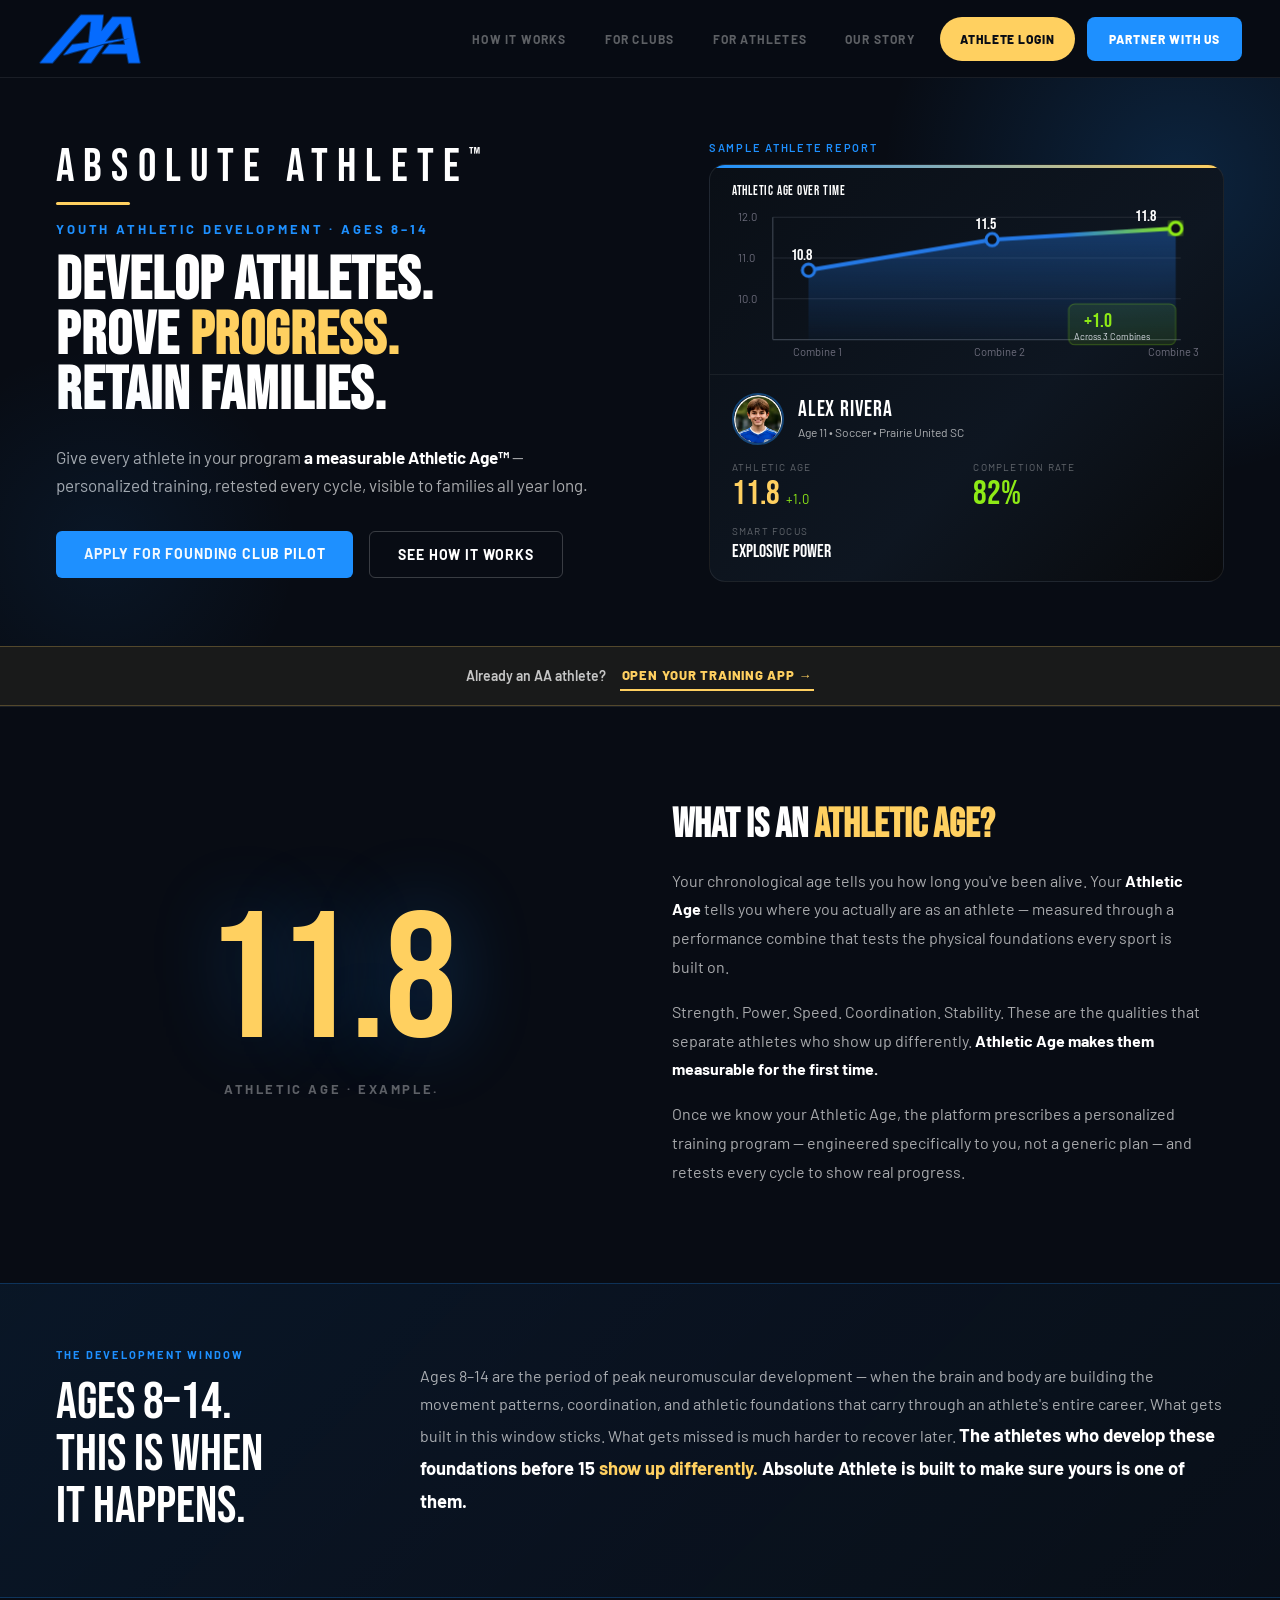
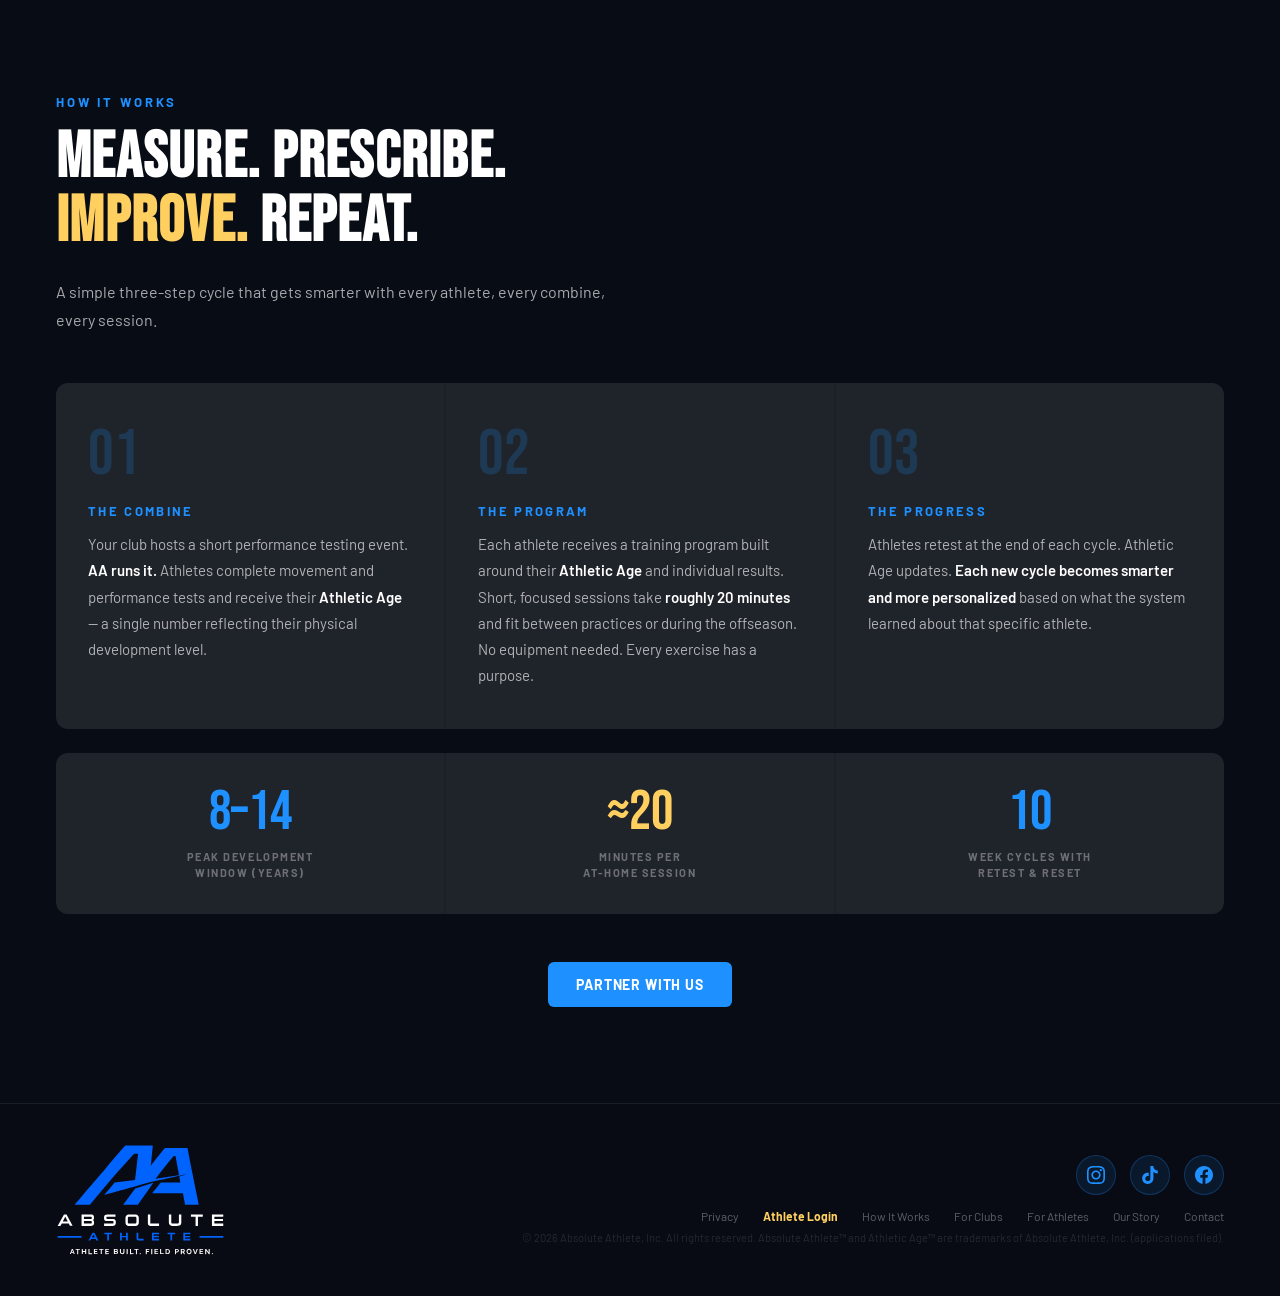
==== commit 0a19ca53: "social media" ====
--- a/index.html
+++ b/index.html
@@ -11,11 +11,11 @@
 <meta property="og:title" content="Absolute Athlete · Youth Athletic Development">
 <meta property="og:description" content="Every athlete gets a measurable Athletic Age — personalized training, retested every cycle. Built by a sports chiropractor and his two D1 sons. Ages 8–14.">
 <meta property="og:url" content="https://myabsoluteathlete.com/">
-<meta property="og:image" content="https://myabsoluteathlete.com/og-image.png">
+<meta property="og:image" content="https://thecodemachine123.github.io/absolute-athlete-website/og-image.png">
 <meta property="og:image:width" content="1200">
 <meta property="og:image:height" content="630">
 <meta name="twitter:card" content="summary_large_image">
-<meta name="twitter:image" content="https://myabsoluteathlete.com/og-image.png">
+<meta name="twitter:image" content="https://thecodemachine123.github.io/absolute-athlete-website/og-image.png">
 <meta name="twitter:title" content="Absolute Athlete · Youth Athletic Development">
 <meta name="twitter:description" content="Every athlete gets a measurable Athletic Age — personalized training, retested every cycle. Ages 8–14.">
 <title>Absolute Athlete · Youth Athletic Development</title>
@@ -60,6 +60,11 @@
   <button class="mnav-link" data-page="our-story" onclick="aaGo('our-story')">Our Story</button>
   <a class="mnav-app" href="#" onclick="return false;" aria-disabled="true" title="Athlete app launching soon">Athlete Login</a>
   <button class="mnav-cta" onclick="aaGo('for-clubs'); scrollToContact();">Partner With Us</button>
+  <div class="social-row mnav-social">
+    <a class="social-link" href="#" aria-label="Absolute Athlete on Instagram" title="Instagram"><svg viewBox="0 0 24 24" xmlns="http://www.w3.org/2000/svg"><path d="M12 2.163c3.204 0 3.584.012 4.85.07 3.252.148 4.771 1.691 4.919 4.919.058 1.265.069 1.645.069 4.849 0 3.205-.012 3.584-.069 4.849-.149 3.225-1.664 4.771-4.919 4.919-1.266.058-1.644.07-4.85.07-3.204 0-3.584-.012-4.849-.07-3.26-.149-4.771-1.699-4.919-4.92-.058-1.265-.07-1.644-.07-4.849 0-3.204.013-3.583.07-4.849.149-3.227 1.664-4.771 4.919-4.919 1.266-.057 1.645-.069 4.849-.069zm0-2.163c-3.259 0-3.667.014-4.947.072-4.358.2-6.78 2.618-6.98 6.98-.059 1.281-.073 1.689-.073 4.948 0 3.259.014 3.668.072 4.948.2 4.358 2.618 6.78 6.98 6.98 1.281.058 1.689.072 4.948.072 3.259 0 3.668-.014 4.948-.072 4.354-.2 6.782-2.618 6.979-6.98.059-1.28.073-1.689.073-4.948 0-3.259-.014-3.667-.072-4.947-.196-4.354-2.617-6.78-6.979-6.98-1.281-.059-1.69-.073-4.949-.073zm0 5.838c-3.403 0-6.162 2.759-6.162 6.162s2.759 6.163 6.162 6.163 6.162-2.759 6.162-6.163c0-3.403-2.759-6.162-6.162-6.162zm0 10.162c-2.209 0-4-1.79-4-4 0-2.209 1.791-4 4-4s4 1.791 4 4c0 2.21-1.791 4-4 4zm6.406-11.845c-.796 0-1.441.645-1.441 1.44s.645 1.44 1.441 1.44c.795 0 1.439-.645 1.439-1.44s-.644-1.44-1.439-1.44z"/></svg></a>
+    <a class="social-link" href="#" aria-label="Absolute Athlete on TikTok" title="TikTok"><svg viewBox="0 0 24 24" xmlns="http://www.w3.org/2000/svg"><path d="M12.525.02c1.31-.02 2.61-.01 3.91-.02.08 1.53.63 3.09 1.75 4.17 1.12 1.11 2.7 1.62 4.24 1.79v4.03c-1.44-.05-2.89-.35-4.2-.97-.57-.26-1.1-.59-1.62-.93-.01 2.92.01 5.84-.02 8.75-.08 1.4-.54 2.79-1.35 3.94-1.31 1.92-3.58 3.17-5.91 3.21-1.43.08-2.86-.31-4.08-1.03-2.02-1.19-3.44-3.37-3.65-5.71-.02-.5-.03-1-.01-1.49.18-1.9 1.12-3.72 2.58-4.96 1.66-1.44 3.98-2.13 6.15-1.72.02 1.48-.04 2.96-.04 4.44-.99-.32-2.15-.23-3.02.37-.63.41-1.11 1.04-1.36 1.75-.21.51-.15 1.07-.14 1.61.24 1.64 1.82 3.02 3.5 2.87 1.12-.01 2.19-.66 2.77-1.61.19-.33.4-.67.41-1.06.1-1.79.06-3.57.07-5.36.01-4.03-.01-8.05.02-12.07z"/></svg></a>
+    <a class="social-link" href="#" aria-label="Absolute Athlete on Facebook" title="Facebook"><svg viewBox="0 0 24 24" xmlns="http://www.w3.org/2000/svg"><path d="M24 12.073c0-6.627-5.373-12-12-12s-12 5.373-12 12c0 5.99 4.388 10.954 10.125 11.854v-8.385H7.078v-3.47h3.047V9.43c0-3.007 1.792-4.669 4.533-4.669 1.312 0 2.686.235 2.686.235v2.953H15.83c-1.491 0-1.956.925-1.956 1.874v2.25h3.328l-.532 3.47h-2.796v8.385C19.612 23.027 24 18.062 24 12.073z"/></svg></a>
+  </div>
 </div>
 
 <!-- ═══════════════ HOME PAGE ═══════════════ -->
@@ -734,6 +739,11 @@
     
   </div>
   <div class="footer-right">
+    <div class="social-row footer-social">
+      <a class="social-link" href="#" aria-label="Absolute Athlete on Instagram" title="Instagram"><svg viewBox="0 0 24 24" xmlns="http://www.w3.org/2000/svg"><path d="M12 2.163c3.204 0 3.584.012 4.85.07 3.252.148 4.771 1.691 4.919 4.919.058 1.265.069 1.645.069 4.849 0 3.205-.012 3.584-.069 4.849-.149 3.225-1.664 4.771-4.919 4.919-1.266.058-1.644.07-4.85.07-3.204 0-3.584-.012-4.849-.07-3.26-.149-4.771-1.699-4.919-4.92-.058-1.265-.07-1.644-.07-4.849 0-3.204.013-3.583.07-4.849.149-3.227 1.664-4.771 4.919-4.919 1.266-.057 1.645-.069 4.849-.069zm0-2.163c-3.259 0-3.667.014-4.947.072-4.358.2-6.78 2.618-6.98 6.98-.059 1.281-.073 1.689-.073 4.948 0 3.259.014 3.668.072 4.948.2 4.358 2.618 6.78 6.98 6.98 1.281.058 1.689.072 4.948.072 3.259 0 3.668-.014 4.948-.072 4.354-.2 6.782-2.618 6.979-6.98.059-1.28.073-1.689.073-4.948 0-3.259-.014-3.667-.072-4.947-.196-4.354-2.617-6.78-6.979-6.98-1.281-.059-1.69-.073-4.949-.073zm0 5.838c-3.403 0-6.162 2.759-6.162 6.162s2.759 6.163 6.162 6.163 6.162-2.759 6.162-6.163c0-3.403-2.759-6.162-6.162-6.162zm0 10.162c-2.209 0-4-1.79-4-4 0-2.209 1.791-4 4-4s4 1.791 4 4c0 2.21-1.791 4-4 4zm6.406-11.845c-.796 0-1.441.645-1.441 1.44s.645 1.44 1.441 1.44c.795 0 1.439-.645 1.439-1.44s-.644-1.44-1.439-1.44z"/></svg></a>
+      <a class="social-link" href="#" aria-label="Absolute Athlete on TikTok" title="TikTok"><svg viewBox="0 0 24 24" xmlns="http://www.w3.org/2000/svg"><path d="M12.525.02c1.31-.02 2.61-.01 3.91-.02.08 1.53.63 3.09 1.75 4.17 1.12 1.11 2.7 1.62 4.24 1.79v4.03c-1.44-.05-2.89-.35-4.2-.97-.57-.26-1.1-.59-1.62-.93-.01 2.92.01 5.84-.02 8.75-.08 1.4-.54 2.79-1.35 3.94-1.31 1.92-3.58 3.17-5.91 3.21-1.43.08-2.86-.31-4.08-1.03-2.02-1.19-3.44-3.37-3.65-5.71-.02-.5-.03-1-.01-1.49.18-1.9 1.12-3.72 2.58-4.96 1.66-1.44 3.98-2.13 6.15-1.72.02 1.48-.04 2.96-.04 4.44-.99-.32-2.15-.23-3.02.37-.63.41-1.11 1.04-1.36 1.75-.21.51-.15 1.07-.14 1.61.24 1.64 1.82 3.02 3.5 2.87 1.12-.01 2.19-.66 2.77-1.61.19-.33.4-.67.41-1.06.1-1.79.06-3.57.07-5.36.01-4.03-.01-8.05.02-12.07z"/></svg></a>
+      <a class="social-link" href="#" aria-label="Absolute Athlete on Facebook" title="Facebook"><svg viewBox="0 0 24 24" xmlns="http://www.w3.org/2000/svg"><path d="M24 12.073c0-6.627-5.373-12-12-12s-12 5.373-12 12c0 5.99 4.388 10.954 10.125 11.854v-8.385H7.078v-3.47h3.047V9.43c0-3.007 1.792-4.669 4.533-4.669 1.312 0 2.686.235 2.686.235v2.953H15.83c-1.491 0-1.956.925-1.956 1.874v2.25h3.328l-.532 3.47h-2.796v8.385C19.612 23.027 24 18.062 24 12.073z"/></svg></a>
+    </div>
     <div class="footer-links">
       <a class="footer-link" href="#page-privacy" onclick="showPage('privacy'); return false;">Privacy</a>
       <a class="footer-link footer-app" href="#" onclick="return false;" role="link" aria-disabled="true" title="Athlete app launching soon">Athlete Login</a>
--- a/styles.css
+++ b/styles.css
@@ -343,6 +343,16 @@
 .footer-link{font-size:12px;color:var(--dim);text-decoration:none;cursor:pointer;transition:color .2s;border:none;background:none;padding:0;font-family:"Barlow",sans-serif;}
 .footer-link:hover{color:var(--mid);}
 .footer-legal{font-size:11px;color:rgba(255,255,255,.12);}
+
+/* ── social icons ── */
+.social-row{display:flex;gap:14px;align-items:center;}
+.footer-social{justify-content:flex-end;margin-bottom:14px;}
+.social-link{color:var(--blue);display:inline-flex;align-items:center;justify-content:center;width:40px;height:40px;border:1px solid var(--blue-border);border-radius:50%;background:rgba(30,144,255,.10);transition:color .2s,border-color .2s,background .2s,transform .15s,box-shadow .2s;}
+.social-link:hover{color:#fff;border-color:var(--blue);background:var(--blue);transform:translateY(-2px);box-shadow:0 8px 20px rgba(30,144,255,.3);}
+.social-link svg{width:18px;height:18px;fill:currentColor;}
+.mnav-social{justify-content:center;gap:20px;margin-top:26px;}
+.mnav-social .social-link{width:56px;height:56px;}
+.mnav-social .social-link svg{width:26px;height:26px;}
 
 
 @media(max-width:1100px){
@@ -392,6 +402,7 @@
   table th:first-child,table td:first-child{padding-left:0;}
   footer{padding:40px 24px;flex-direction:column;gap:24px;text-align:center;}
   .footer-links{justify-content:center;flex-wrap:wrap;}
+  .footer-social{justify-content:center;}
 }
 @media(max-width:420px){
   .hero-headline{font-size:clamp(38px,12.5vw,52px) !important;}
@@ -555,5 +566,5 @@
   font-family:"Barlow",sans-serif;
   font-weight:800;font-size:14px;letter-spacing:.08em;text-transform:uppercase;
 }
-.mnav-app,.mnav-cta{opacity:0;transform:translateY(10px);transition:opacity .32s ease .2s,transform .32s ease .2s;}
-.mnav.open .mnav-app,.mnav.open .mnav-cta{opacity:1;transform:none;}
+.mnav-app,.mnav-cta,.mnav-social{opacity:0;transform:translateY(10px);transition:opacity .32s ease .2s,transform .32s ease .2s;}
+.mnav.open .mnav-app,.mnav.open .mnav-cta,.mnav.open .mnav-social{opacity:1;transform:none;}
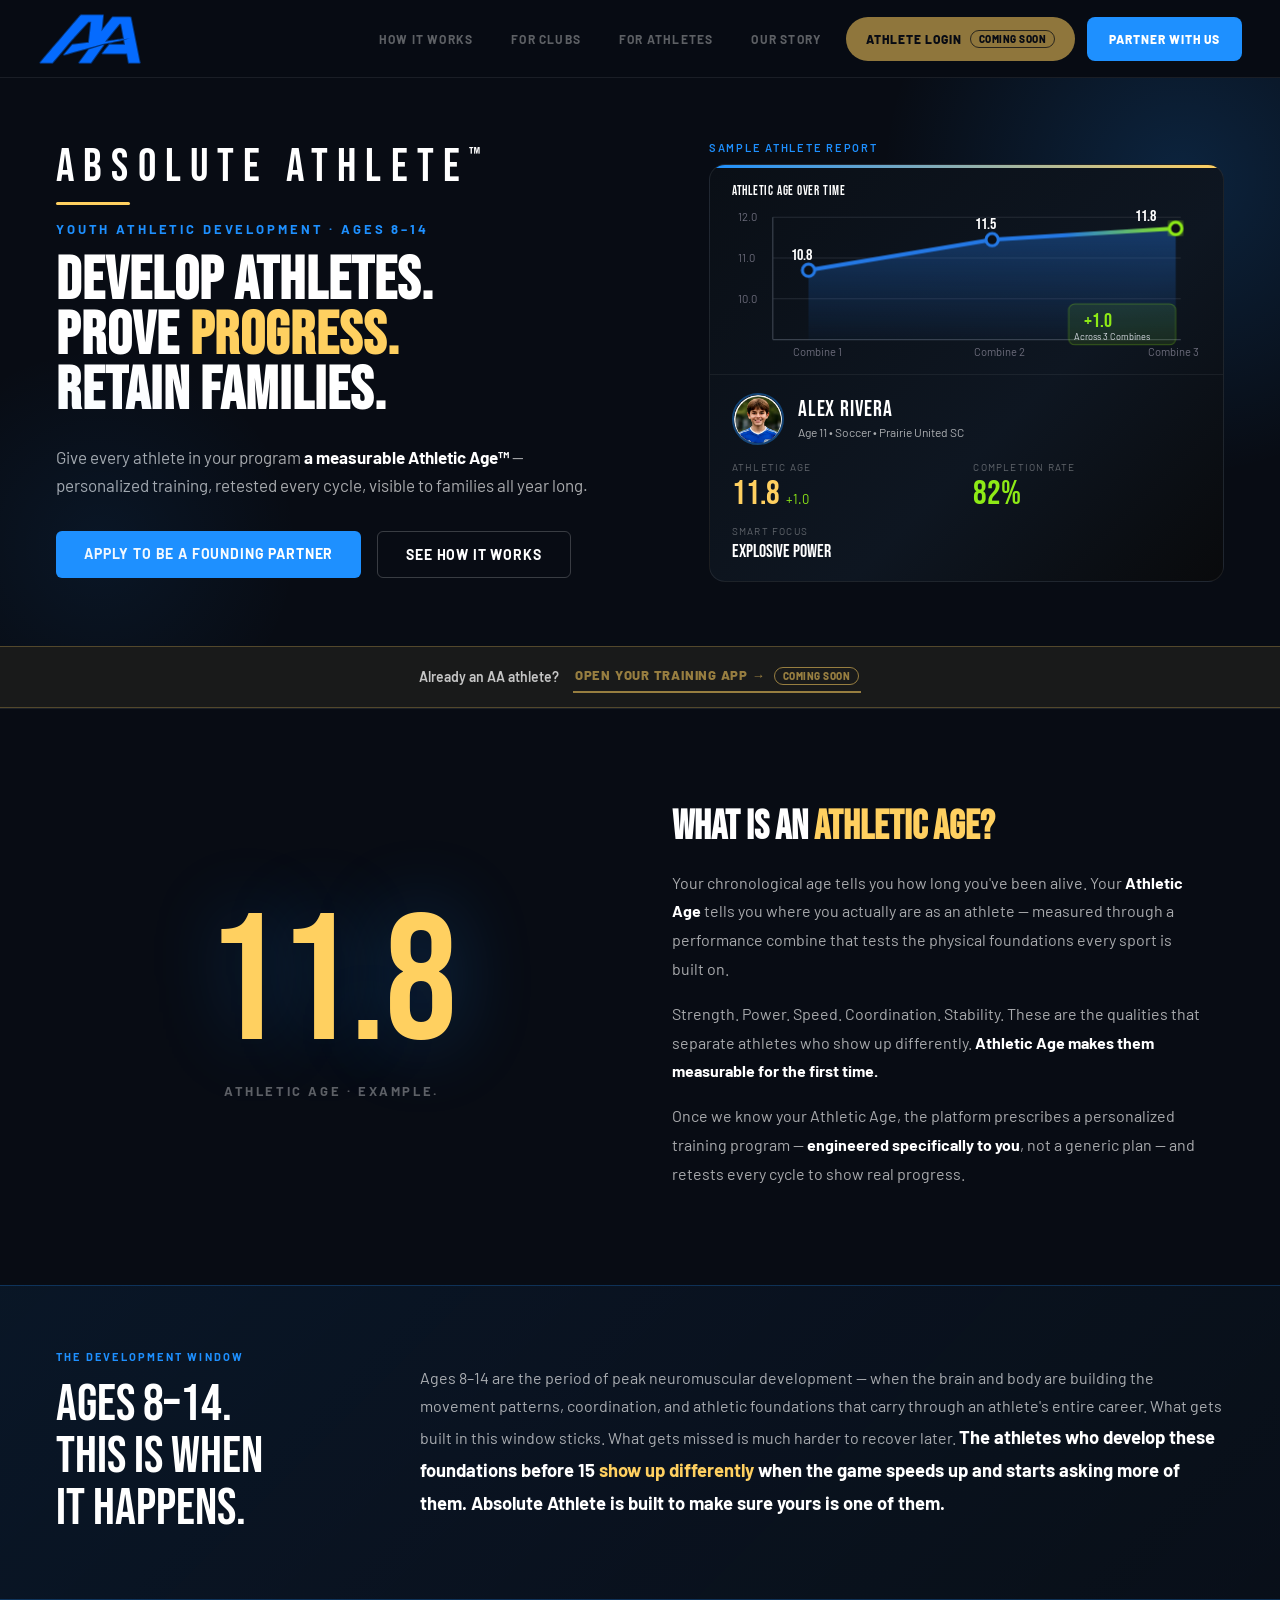
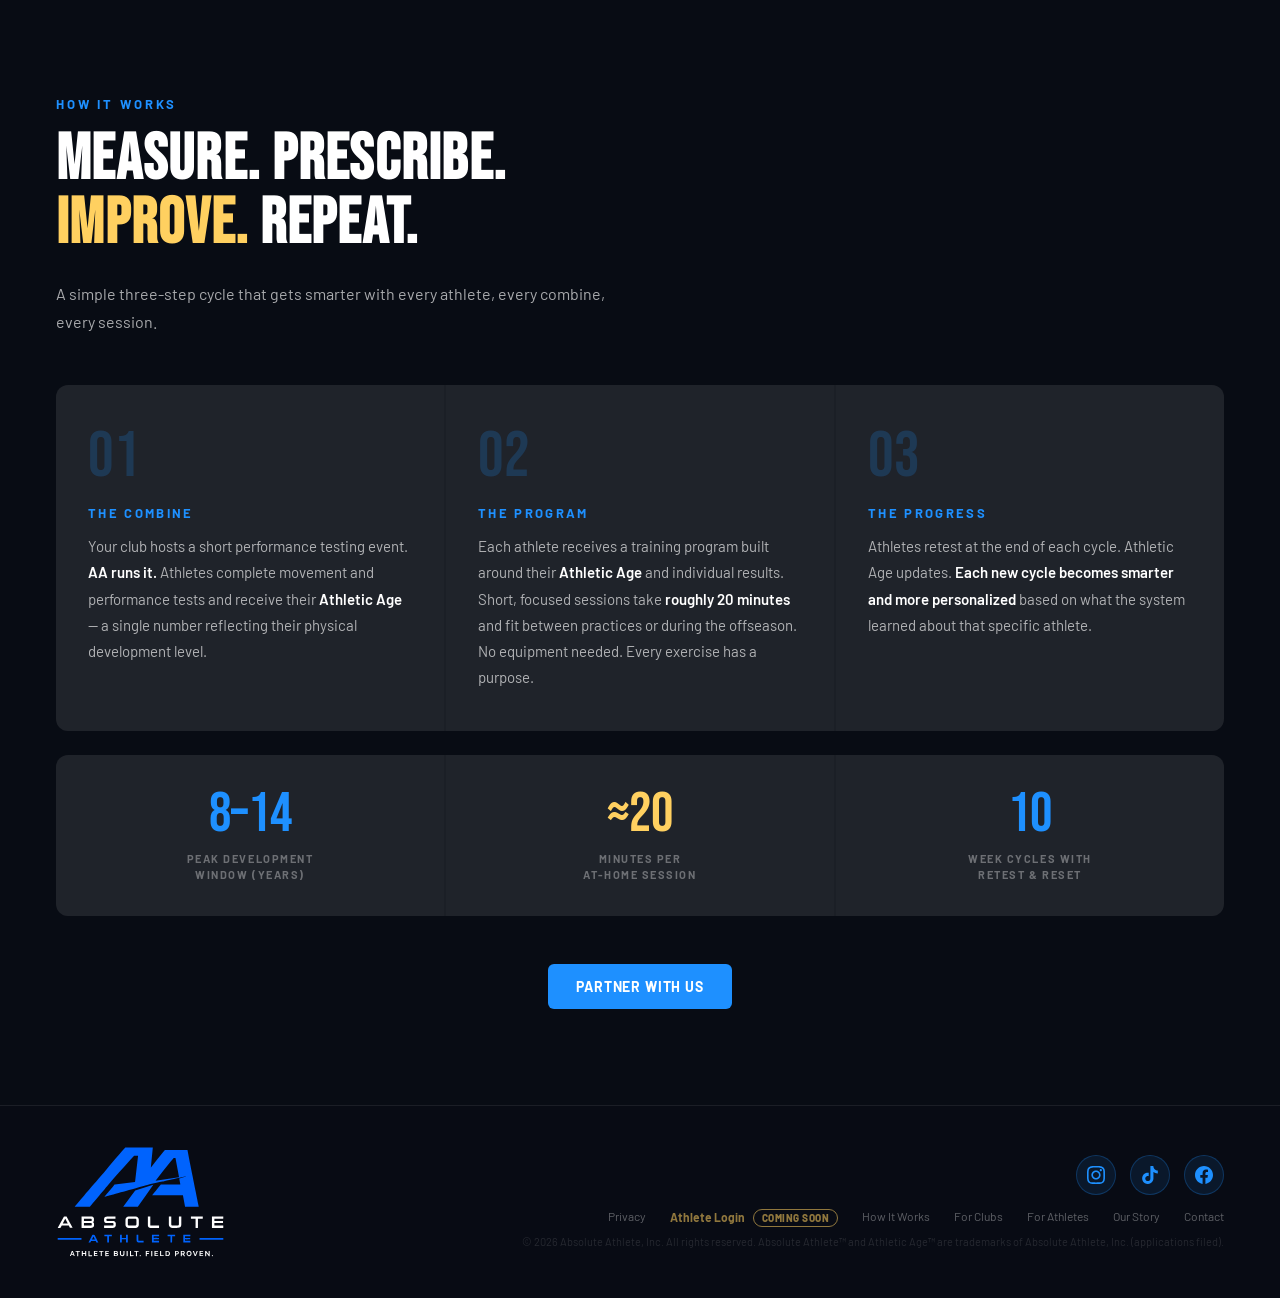
==== commit 3278cc38: "AA Website" ====
--- a/index.html
+++ b/index.html
@@ -38,10 +38,11 @@
     <a class="nav-link" data-page="for-clubs" href="#page-for-clubs" onclick="showPage('for-clubs'); return false;">For Clubs</a>
     <a class="nav-link" data-page="for-athletes" href="#page-for-athletes" onclick="showPage('for-athletes'); return false;">For Athletes</a>
     <a class="nav-link" data-page="our-story" href="#page-our-story" onclick="showPage('our-story'); return false;">Our Story</a>
-    <a class="nav-app" href="#" onclick="return false;" role="link" aria-disabled="true" title="Athlete app launching soon" aria-label="Open the Absolute Athlete training app">Athlete Login</a>
+    <a class="nav-app app-soon" href="#" onclick="return false;" role="link" aria-disabled="true" tabindex="-1" title="Athlete app launching soon" aria-label="Absolute Athlete training app — coming soon">Athlete Login<span class="soon-badge">Coming Soon</span></a>
     <a class="nav-cta" href="#contact" onclick="showPage('for-clubs'); scrollToContact(); return false;">Partner With Us</a>
   </div>
-  <a class="nav-app nav-app-mobile" href="#" onclick="return false;" role="link" aria-disabled="true" title="Athlete app launching soon" aria-label="Open the Absolute Athlete training app">Athlete Login</a>
+  <button class="nav-page-pill" id="navPagePill" aria-label="Current page — open menu" onclick="aaMenu(true)">Home</button>
+  <a class="nav-app nav-app-mobile app-soon" href="#" onclick="return false;" role="link" aria-disabled="true" tabindex="-1" title="Athlete app launching soon" aria-label="Absolute Athlete training app — coming soon">Athlete Login<span class="soon-badge">Coming Soon</span></a>
   <button class="nav-burger" aria-label="Open menu" aria-expanded="false" aria-controls="aaMnav" onclick="aaMenu(true)">
     <span></span><span></span><span></span>
   </button>
@@ -58,7 +59,8 @@
   <button class="mnav-link" data-page="for-clubs" onclick="aaGo('for-clubs')">For Clubs</button>
   <button class="mnav-link" data-page="for-athletes" onclick="aaGo('for-athletes')">For Athletes</button>
   <button class="mnav-link" data-page="our-story" onclick="aaGo('our-story')">Our Story</button>
-  <a class="mnav-app" href="#" onclick="return false;" aria-disabled="true" title="Athlete app launching soon">Athlete Login</a>
+  <button class="mnav-link" onclick="aaGo('our-story'); scrollToSection('get-in-touch');">Contact</button>
+  <a class="mnav-app app-soon" href="#" onclick="return false;" aria-disabled="true" tabindex="-1" title="Athlete app launching soon">Athlete Login<span class="soon-badge">Coming Soon</span></a>
   <button class="mnav-cta" onclick="aaGo('for-clubs'); scrollToContact();">Partner With Us</button>
   <div class="social-row mnav-social">
     <a class="social-link" href="#" aria-label="Absolute Athlete on Instagram" title="Instagram"><svg viewBox="0 0 24 24" xmlns="http://www.w3.org/2000/svg"><path d="M12 2.163c3.204 0 3.584.012 4.85.07 3.252.148 4.771 1.691 4.919 4.919.058 1.265.069 1.645.069 4.849 0 3.205-.012 3.584-.069 4.849-.149 3.225-1.664 4.771-4.919 4.919-1.266.058-1.644.07-4.85.07-3.204 0-3.584-.012-4.849-.07-3.26-.149-4.771-1.699-4.919-4.92-.058-1.265-.07-1.644-.07-4.849 0-3.204.013-3.583.07-4.849.149-3.227 1.664-4.771 4.919-4.919 1.266-.057 1.645-.069 4.849-.069zm0-2.163c-3.259 0-3.667.014-4.947.072-4.358.2-6.78 2.618-6.98 6.98-.059 1.281-.073 1.689-.073 4.948 0 3.259.014 3.668.072 4.948.2 4.358 2.618 6.78 6.98 6.98 1.281.058 1.689.072 4.948.072 3.259 0 3.668-.014 4.948-.072 4.354-.2 6.782-2.618 6.979-6.98.059-1.28.073-1.689.073-4.948 0-3.259-.014-3.667-.072-4.947-.196-4.354-2.617-6.78-6.979-6.98-1.281-.059-1.69-.073-4.949-.073zm0 5.838c-3.403 0-6.162 2.759-6.162 6.162s2.759 6.163 6.162 6.163 6.162-2.759 6.162-6.163c0-3.403-2.759-6.162-6.162-6.162zm0 10.162c-2.209 0-4-1.79-4-4 0-2.209 1.791-4 4-4s4 1.791 4 4c0 2.21-1.791 4-4 4zm6.406-11.845c-.796 0-1.441.645-1.441 1.44s.645 1.44 1.441 1.44c.795 0 1.439-.645 1.439-1.44s-.644-1.44-1.439-1.44z"/></svg></a>
@@ -87,7 +89,7 @@
       Give every athlete in your program <strong>a measurable Athletic Age&trade;</strong> — personalized training, retested every cycle, visible to families all year long.
     </p>
     <div class="hero-actions">
-      <a class="btn-primary" href="#contact" onclick="showPage('for-clubs'); scrollToContact(); return false;">Apply for Founding Club Pilot</a>
+      <a class="btn-primary" href="#contact" onclick="showPage('for-clubs'); scrollToContact(); return false;">Apply to Be a Founding Partner</a>
       <a class="btn-secondary" href="#page-how-it-works" onclick="showPage('how-it-works'); return false;">See How It Works</a>
     </div>
     </div>
@@ -173,7 +175,7 @@
 <!-- ATHLETE APP STRIP -->
 <div class="app-strip">
   <span class="app-strip-text">Already an AA athlete?</span>
-  <a class="app-strip-btn" href="#" onclick="return false;" role="link" aria-disabled="true" title="Athlete app launching soon">Open Your Training App &rarr;</a>
+  <a class="app-strip-btn app-soon" href="#" onclick="return false;" role="link" aria-disabled="true" tabindex="-1" title="Athlete app launching soon">Open Your Training App &rarr;<span class="soon-badge">Coming Soon</span></a>
 </div>
 
 
@@ -187,7 +189,7 @@
       <h3>What Is An <span style="color:var(--gold);">Athletic Age?</span></h3>
       <p>Your chronological age tells you how long you've been alive. Your <strong>Athletic Age</strong> tells you where you actually are as an athlete — measured through a performance combine that tests the physical foundations every sport is built on.</p>
       <p>Strength. Power. Speed. Coordination. Stability. These are the qualities that separate athletes who show up differently. <strong>Athletic Age makes them measurable for the first time.</strong></p>
-      <p>Once we know your Athletic Age, the platform prescribes a personalized training program — engineered specifically to you, not a generic plan — and retests every cycle to show real progress.</p>
+      <p>Once we know your Athletic Age, the platform prescribes a personalized training program — <strong>engineered specifically to you</strong>, not a generic plan — and retests every cycle to show real progress.</p>
     </div>
   </div>
 
@@ -198,7 +200,7 @@
       <div class="ws-headline">AGES 8–14.<br>THIS IS WHEN<br>IT HAPPENS.</div>
     </div>
     <div class="ws-body">
-      Ages 8–14 are the period of peak neuromuscular development — when the brain and body are building the movement patterns, coordination, and athletic foundations that carry through an athlete's entire career. What gets built in this window sticks. What gets missed is much harder to recover later. <span class="ws-kicker">The athletes who develop these foundations before 15 <em>show up differently.</em> Absolute Athlete is built to make sure yours is one of them.</span>
+      Ages 8–14 are the period of peak neuromuscular development — when the brain and body are building the movement patterns, coordination, and athletic foundations that carry through an athlete's entire career. What gets built in this window sticks. What gets missed is much harder to recover later. <span class="ws-kicker">The athletes who develop these foundations before 15 <em>show up differently</em> when the game speeds up and starts asking more of them. Absolute Athlete is built to make sure yours is one of them.</span>
     </div>
   </div>
 
@@ -246,7 +248,8 @@
       <div class="step">
         <div class="step-num">01</div>
         <div class="step-title">The Combine</div>
-        <div class="step-body">Your club hosts a short performance testing event. <strong>AA runs it.</strong> Athletes complete a series of movement and performance tests and receive their <strong>Athletic Age</strong> — a single number reflecting their physical development level. Results push to the athlete's personal device the same day.</div>
+        <div class="step-body">Your club hosts a short performance testing event. <strong>AA runs it.</strong> Athletes complete a series of movement and performance tests and receive their <strong>Athletic Age</strong> — a single number reflecting their physical development level. Results push to the athlete's personal device.</div>
+        <div class="step-quote">Led by college and high school athletes who were exactly where these kids are — the combine doesn't feel like a test. It feels like the best hour of their week.</div>
       </div>
       <div class="step">
         <div class="step-num">02</div>
@@ -273,13 +276,13 @@
       <div class="ws-headline">AGES 8–14.<br>THIS IS WHEN<br>IT HAPPENS.</div>
     </div>
     <div class="ws-body">
-      Ages 8–14 are the period of peak neuromuscular development — when the brain and body are building the movement patterns, coordination, and athletic foundations that carry through an athlete's entire career. What gets built in this window sticks. What gets missed is much harder to recover later. <span class="ws-kicker">The athletes who develop these foundations before 15 <em>show up differently.</em> Absolute Athlete is built to make sure yours is one of them.</span>
+      Ages 8–14 are the period of peak neuromuscular development — when the brain and body are building the movement patterns, coordination, and athletic foundations that carry through an athlete's entire career. What gets built in this window sticks. What gets missed is much harder to recover later. <span class="ws-kicker">The athletes who develop these foundations before 15 <em>show up differently</em> when the game speeds up and starts asking more of them. Absolute Athlete is built to make sure yours is one of them.</span>
     </div>
   </div>
 
   <section class="section" style="text-align:center;">
     <div class="section-eyebrow">Ready to Start</div>
-    <h2 class="section-headline">GET YOUR ATHLETES<br>THEIR <span style="color:var(--gold);">ATHLETIC AGE.</span></h2>
+    <h2 class="section-headline">GET YOUR ATHLETES<br>THEIR <span style="color:var(--gold);">ATHLETIC AGE<span style="font-size:.42em;vertical-align:top;letter-spacing:0;">&trade;</span>.</span></h2>
     <p class="section-body" style="margin:0 auto 40px;">AA is club-distributed. Talk to your club director about bringing Absolute Athlete&trade; to your program, or reach out directly.</p>
     <a class="btn-primary" href="#contact" onclick="showPage('for-clubs'); scrollToContact(); return false;">Bring AA To Your Club</a>
   </section>
@@ -334,7 +337,7 @@
       <div class="contrast-card highlight">
         <div class="contrast-kicker">What AA adds</div>
         <div class="contrast-title"><span>Athletic</span> Development</div>
-        <div class="contrast-body"><strong>Strength. Movement. Balance. Coordination. Power.</strong> The athletic foundation underneath the player — measured, trained, and retested each cycle. The kind of development that builds real confidence.</div>
+        <div class="contrast-body"><strong>Strength. Movement. Balance. Coordination. Power.</strong> The athletic foundation underneath the player — measured, trained, and retested each cycle. The kind of development that builds real confidence — and holds up under the demands of competition.</div>
         <div class="contrast-metric"><span class="contrast-dot"></span> Athletic Age&trade; Score</div>
       </div>
     </div>
@@ -344,7 +347,7 @@
         <div class="club-value-intro">
           <div class="section-eyebrow" style="margin-bottom:12px;">Built for the club director</div>
           <h3 class="club-value-title">MORE VALUE FOR FAMILIES.<br><span>NO EXTRA LOAD</span> ON COACHES.</h3>
-          <p class="club-value-sub">Absolute Athlete gives your club a measurable development layer families can see between seasons, tryouts, and practices — without asking your coaches to run another program.</p>
+          <p class="club-value-sub">Absolute Athlete gives your club an entirely new layer of athletic development families can see between seasons, tryouts, and practices — without asking your coaches to run another program.</p>
         </div>
 
         <div class="club-value-grid">
@@ -392,7 +395,7 @@
             <div class="club-pilot-step">
               <div class="club-pilot-week">Step 1</div>
               <h4>Parents get the message.</h4>
-              <p>We email every family the steps to onboard their athlete and pay. Once that’s done, they’re ready for combine day.</p>
+              <p>Your club emails every family the steps to get their athlete onboarded. Once that’s done, they’re ready for combine day.</p>
             </div>
             <div class="club-pilot-step">
               <div class="club-pilot-week">Step 2</div>
@@ -416,7 +419,7 @@
       </div>
 
       <div class="contact-box" id="contact">
-        <div class="contact-box-title">FOUNDING CLUB PILOT</div>
+        <div class="contact-box-title">FOUNDING CLUB PARTNER</div>
         <div class="contact-box-sub">We are accepting a limited number of founding club partners for our fall 2026 pilot. Founding partners shape the product, lock in founding-partner pricing for the life of the partnership, and establish AA in their market first.</div>
         <form id="partnerForm" class="contact-form" action="https://formspree.io/f/xgobvnzo" method="POST" onsubmit="handleSubmit(event)" novalidate>
           <div class="form-group"><input type="text" name="name" class="form-input" placeholder="Your name" autocomplete="name" required aria-label="Your name"></div>
@@ -440,7 +443,7 @@
     <div class="hero-glow-2"></div>
     <div style="max-width:1100px;">
     <div class="hero-eyebrow">For Athletes · Ages 8–14</div>
-    <h1 class="hero-headline" style="font-size:clamp(52px,6.5vw,92px);">YOU HAVE AN AGE.<br>NOW YOU HAVE AN <span style="color:var(--gold);">ATHLETIC AGE.</span></h1>
+    <h1 class="hero-headline" style="font-size:clamp(52px,6.5vw,92px);">YOU HAVE AN AGE.<br>NOW YOU HAVE AN <span style="color:var(--gold);">ATHLETIC AGE<span style="font-size:.42em;vertical-align:top;letter-spacing:0;">&trade;</span>.</span></h1>
     <p class="hero-sub">A single number that tells you exactly where you are as an athlete — and exactly what to train to get better. Measured at the combine. Updated every cycle. Yours.</p>
     </div>
   </section>
@@ -449,8 +452,9 @@
   <div style="padding:0 56px 40px;">
     <div class="section-eyebrow">Your Athletic Age</div>
     <h2 class="section-headline">ONE NUMBER.<br>EVERYTHING <span style="color:var(--blue);">IT MEANS.</span></h2>
-    <p class="section-body" style="margin-bottom:16px;">Your Athletic Age&trade; comes from a combine — a short performance test that measures the physical foundations every sport is built on. Strength. Power. Speed. Coordination. Stability.</p>
+    <p class="section-body" style="margin-bottom:16px;">Your Athletic Age&trade; comes from a combine — a short battery of performance tests that measures the physical foundations every sport is built on. Strength. Power. Speed. Coordination. Stability.</p>
     <p class="section-body">If your Athletic Age is <strong style="color:#fff;">ahead of your real age</strong> — you're building something. If it's behind, now you know exactly what to work on. Every 10-week cycle ends with a retest, and you can watch your number climb.</p>
+    <p class="section-body" style="margin-top:16px;">A well-trained foundation doesn't just show up as a better score — it shows up as <strong style="color:#fff;">a body that can hold up</strong> under everything the game asks of it.</p>
   </div>
 
   <!-- DASHBOARD MOCKUP -->
@@ -643,25 +647,21 @@
         <div class="story-full-panel">
           <div class="story-full-heading">The <span>Reason</span> Behind AA</div>
           <p>Absolute Athlete was founded by Dr. Nathan Price, a chiropractor with 25 years of experience in sports performance, and his two sons Ayden and Andrew. For years, Ayden and Andrew were the test — doing the work in the basement and the driveway during those exact development years. They are both Division I football players now, enjoying the results of that early foundation work.</p>
-          <p>As a chiropractor, Dr. Price has spent 25 years watching what happens when athletic foundations are built well, and what happens when they are not. He has treated athletes from Olympic gold medalists to Saturday morning rec players, learning something from them all. Absolute Athlete is the early intervention he always wished existed. Individualized, measurable, and accessible to every young athlete — not just the ones with access to private trainers or elite performance programs.</p>
+          <p>As a chiropractor, Dr. Price has spent over 2 decades watching what happens when athletic foundations are built well, and what happens when they are not. He has treated athletes from Olympic gold medalists to Saturday morning rec players, learning something from them all. Absolute Athlete is the early intervention he always wished existed. Individualized, measurable, and accessible to every young athlete — not just the ones with access to private trainers or elite performance programs.</p>
           <p>The goal has always been simple: every kid deserves the tools to reach their full athletic potential.</p>
         </div>
       </div>
       <div class="founder-credentials">
         <div class="fc-item">
-          <div class="fc-icon">🏥</div>
           <div class="fc-text"><div class="fc-name">Dr. Nathan Price, D.C.</div><div class="fc-role">Co-Founder · Sports Performance · 25 Years</div></div>
         </div>
         <div class="fc-item">
-          <div class="fc-icon">🏆</div>
           <div class="fc-text"><div class="fc-name">Ayden Price</div><div class="fc-role">Co-Founder · Division I Athlete · Pre-Medicine</div></div>
         </div>
         <div class="fc-item">
-          <div class="fc-icon">🏆</div>
           <div class="fc-text"><div class="fc-name">Andrew Price</div><div class="fc-role">Co-Founder · Division I Athlete · Kinesiology</div></div>
         </div>
         <div class="fc-item">
-          <div class="fc-icon">👥</div>
           <div class="fc-text"><div class="fc-name">Advisory Team</div><div class="fc-role">Sports practitioners, physical therapists, certified trainers and coaches</div></div>
         </div>
       </div>
@@ -707,6 +707,38 @@
     <div style="display:flex;gap:14px;justify-content:center;flex-wrap:wrap;">
       <a class="btn-primary" href="#contact" onclick="showPage('for-clubs'); scrollToContact(); return false;">Run a Club? Apply for the Pilot</a>
       <a class="btn-secondary" href="#page-for-athletes" onclick="showPage('for-athletes'); return false;">A Parent? See What Your Athlete Gets</a>
+    </div>
+  </section>
+
+  <!-- GET IN TOUCH -->
+  <section class="section" id="get-in-touch" style="border-top:1px solid var(--rule);padding-top:64px;padding-bottom:88px;scroll-margin-top:110px;">
+    <div style="display:grid;grid-template-columns:1fr 1fr;gap:48px;align-items:start;">
+      <div>
+        <div class="section-eyebrow">Get In Touch</div>
+        <h2 class="section-headline" style="font-size:clamp(34px,4.5vw,54px);">TALK TO US <span style="color:var(--gold);">DIRECTLY.</span></h2>
+        <p class="section-body" style="margin-bottom:26px;">Questions about the program, the combine, or the athlete app? Email <a href="mailto:info@myabsoluteathlete.com" style="color:var(--blue);text-decoration:none;font-weight:600;">info@myabsoluteathlete.com</a> and the right person will get back to you.</p>
+        <div class="social-row">
+          <a class="social-link" href="#" aria-label="Absolute Athlete on Instagram" title="Instagram"><svg viewBox="0 0 24 24" xmlns="http://www.w3.org/2000/svg"><path d="M12 2.163c3.204 0 3.584.012 4.85.07 3.252.148 4.771 1.691 4.919 4.919.058 1.265.069 1.645.069 4.849 0 3.205-.012 3.584-.069 4.849-.149 3.225-1.664 4.771-4.919 4.919-1.266.058-1.644.07-4.85.07-3.204 0-3.584-.012-4.849-.07-3.26-.149-4.771-1.699-4.919-4.92-.058-1.265-.07-1.644-.07-4.849 0-3.204.013-3.583.07-4.849.149-3.227 1.664-4.771 4.919-4.919 1.266-.057 1.645-.069 4.849-.069zm0-2.163c-3.259 0-3.667.014-4.947.072-4.358.2-6.78 2.618-6.98 6.98-.059 1.281-.073 1.689-.073 4.948 0 3.259.014 3.668.072 4.948.2 4.358 2.618 6.78 6.98 6.98 1.281.058 1.689.072 4.948.072 3.259 0 3.668-.014 4.948-.072 4.354-.2 6.782-2.618 6.979-6.98.059-1.28.073-1.689.073-4.948 0-3.259-.014-3.667-.072-4.947-.196-4.354-2.617-6.78-6.979-6.98-1.281-.059-1.69-.073-4.949-.073zm0 5.838c-3.403 0-6.162 2.759-6.162 6.162s2.759 6.163 6.162 6.163 6.162-2.759 6.162-6.163c0-3.403-2.759-6.162-6.162-6.162zm0 10.162c-2.209 0-4-1.79-4-4 0-2.209 1.791-4 4-4s4 1.791 4 4c0 2.21-1.791 4-4 4zm6.406-11.845c-.796 0-1.441.645-1.441 1.44s.645 1.44 1.441 1.44c.795 0 1.439-.645 1.439-1.44s-.644-1.44-1.439-1.44z"/></svg></a>
+          <a class="social-link" href="#" aria-label="Absolute Athlete on TikTok" title="TikTok"><svg viewBox="0 0 24 24" xmlns="http://www.w3.org/2000/svg"><path d="M12.525.02c1.31-.02 2.61-.01 3.91-.02.08 1.53.63 3.09 1.75 4.17 1.12 1.11 2.7 1.62 4.24 1.79v4.03c-1.44-.05-2.89-.35-4.2-.97-.57-.26-1.1-.59-1.62-.93-.01 2.92.01 5.84-.02 8.75-.08 1.4-.54 2.79-1.35 3.94-1.31 1.92-3.58 3.17-5.91 3.21-1.43.08-2.86-.31-4.08-1.03-2.02-1.19-3.44-3.37-3.65-5.71-.02-.5-.03-1-.01-1.49.18-1.9 1.12-3.72 2.58-4.96 1.66-1.44 3.98-2.13 6.15-1.72.02 1.48-.04 2.96-.04 4.44-.99-.32-2.15-.23-3.02.37-.63.41-1.11 1.04-1.36 1.75-.21.51-.15 1.07-.14 1.61.24 1.64 1.82 3.02 3.5 2.87 1.12-.01 2.19-.66 2.77-1.61.19-.33.4-.67.41-1.06.1-1.79.06-3.57.07-5.36.01-4.03-.01-8.05.02-12.07z"/></svg></a>
+          <a class="social-link" href="#" aria-label="Absolute Athlete on Facebook" title="Facebook"><svg viewBox="0 0 24 24" xmlns="http://www.w3.org/2000/svg"><path d="M24 12.073c0-6.627-5.373-12-12-12s-12 5.373-12 12c0 5.99 4.388 10.954 10.125 11.854v-8.385H7.078v-3.47h3.047V9.43c0-3.007 1.792-4.669 4.533-4.669 1.312 0 2.686.235 2.686.235v2.953H15.83c-1.491 0-1.956.925-1.956 1.874v2.25h3.328l-.532 3.47h-2.796v8.385C19.612 23.027 24 18.062 24 12.073z"/></svg></a>
+        </div>
+      </div>
+      <div class="founder-mail-card">
+        <p class="fm-kicker">Or go straight to a founder</p>
+        <p class="fm-sub">We're a family business — we answer our own email.</p>
+        <div class="fm-row">
+          <div class="fm-avatar">N</div>
+          <div><div class="fm-name">Dr. Nathan Price</div><a class="fm-mail" href="mailto:nathan@myabsoluteathlete.com">nathan@myabsoluteathlete.com</a></div>
+        </div>
+        <div class="fm-row">
+          <div class="fm-avatar">A</div>
+          <div><div class="fm-name">Ayden Price</div><a class="fm-mail" href="mailto:ayden@myabsoluteathlete.com">ayden@myabsoluteathlete.com</a></div>
+        </div>
+        <div class="fm-row">
+          <div class="fm-avatar">A</div>
+          <div><div class="fm-name">Andrew Price</div><a class="fm-mail" href="mailto:andrew@myabsoluteathlete.com">andrew@myabsoluteathlete.com</a></div>
+        </div>
+      </div>
     </div>
   </section>
 </div>
@@ -721,14 +753,14 @@
     <h3 style="font-family:'Bebas Neue',sans-serif;font-size:26px;letter-spacing:.03em;margin:28px 0 10px;">What this site collects</h3>
     <p class="section-body">The only information this website collects is what you voluntarily enter into our contact form: your name, email address, club name, and message. We use it solely to respond to your inquiry about Absolute Athlete.</p>
     <h3 style="font-family:'Bebas Neue',sans-serif;font-size:26px;letter-spacing:.03em;margin:28px 0 10px;">What we don't do</h3>
-    <p class="section-body">We do not sell, rent, or share your information with third parties for marketing. This website does not use advertising trackers, and it does not knowingly collect any information from children.</p>
+    <p class="section-body">We do not sell, rent, or share your information with third parties for marketing. This website does not use advertising trackers, and it does not knowingly collect any information from athletes.</p>
     <h3 style="font-family:'Bebas Neue',sans-serif;font-size:26px;letter-spacing:.03em;margin:28px 0 10px;">Athlete data</h3>
     <p class="section-body">Athlete accounts and training data live in the Absolute Athlete application, which is separate from this website. Athlete accounts require verified parental consent before activation, and athlete information is never collected through this marketing site.</p>
     <h3 style="font-family:'Bebas Neue',sans-serif;font-size:26px;letter-spacing:.03em;margin:28px 0 10px;">Service providers</h3>
     <p class="section-body">Our contact form is delivered through a third-party form service, and this site is hosted on third-party infrastructure. These providers process your submission only to deliver it to us.</p>
     <h3 style="font-family:'Bebas Neue',sans-serif;font-size:26px;letter-spacing:.03em;margin:28px 0 10px;">Questions or removal requests</h3>
     <p class="section-body">To ask what we hold about you, or to have it deleted, email <a href="mailto:info@myabsoluteathlete.com" style="color:var(--blue);">info@myabsoluteathlete.com</a>.</p>
-    <p class="section-body" style="margin-top:28px;font-size:13px;color:var(--dim);">This policy covers the Absolute Athlete marketing website only. Last updated July 2026. <span class="legal-todo">REMINDER: have counsel review before public promotion</span></p>
+    <p class="section-body" style="margin-top:28px;font-size:13px;color:var(--dim);">This policy covers the Absolute Athlete marketing website only. Last updated July 2026.</p>
   </section>
 </div>
 
@@ -746,12 +778,12 @@
     </div>
     <div class="footer-links">
       <a class="footer-link" href="#page-privacy" onclick="showPage('privacy'); return false;">Privacy</a>
-      <a class="footer-link footer-app" href="#" onclick="return false;" role="link" aria-disabled="true" title="Athlete app launching soon">Athlete Login</a>
+      <a class="footer-link footer-app app-soon" href="#" onclick="return false;" role="link" aria-disabled="true" tabindex="-1" title="Athlete app launching soon">Athlete Login<span class="soon-badge">Coming Soon</span></a>
       <a class="footer-link" href="#page-how-it-works" onclick="showPage('how-it-works'); return false;">How It Works</a>
       <a class="footer-link" href="#page-for-clubs" onclick="showPage('for-clubs'); return false;">For Clubs</a>
       <a class="footer-link" href="#page-for-athletes" onclick="showPage('for-athletes'); return false;">For Athletes</a>
       <a class="footer-link" href="#page-our-story" onclick="showPage('our-story'); return false;">Our Story</a>
-      <a href="mailto:info@myabsoluteathlete.com" class="footer-link">Contact</a>
+      <a href="#get-in-touch" class="footer-link" onclick="showPage('our-story'); scrollToSection('get-in-touch'); return false;">Contact</a>
     </div>
     <div class="footer-legal">© <span id="footerYear">2026</span> Absolute Athlete, Inc. All rights reserved. Absolute Athlete&trade; and Athletic Age&trade; are trademarks of Absolute Athlete, Inc. (applications filed).</div>
   </div>
--- a/styles.css
+++ b/styles.css
@@ -188,6 +188,7 @@
 .step-title{font-size:13px;font-weight:700;letter-spacing:.18em;text-transform:uppercase;color:var(--blue);margin-bottom:12px;}
 .step-body{font-size:15px;line-height:1.75;color:var(--mid);}
 .step-body strong{color:#fff;font-weight:600;}
+.step-quote{margin-top:18px;padding-top:16px;border-top:1px solid var(--rule);font-family:"Bebas Neue",sans-serif;font-size:20px;line-height:1.35;letter-spacing:.03em;color:var(--gold);}
 
 /* ══ STATS ══ */
 .stats{display:grid;grid-template-columns:repeat(3,1fr);gap:2px;background:var(--rule);border-radius:12px;overflow:hidden;margin-top:24px;}
@@ -323,7 +324,7 @@
 .fc-role{font-size:13px;color:var(--dim);}
 .founder-photos{display:grid;grid-template-columns:repeat(3,1fr);gap:24px;margin-top:64px;}
 .founder-photo-card{text-align:center;}
-.founder-photo-wrap{height:280px;background:rgba(255,255,255,.04);border-radius:12px;margin-bottom:16px;border:1px solid var(--rule);overflow:hidden;}
+.founder-photo-wrap{aspect-ratio:4/3;background:rgba(255,255,255,.04);border-radius:12px;margin-bottom:16px;border:1px solid var(--rule);overflow:hidden;}
 .founder-photo-name{font-size:16px;font-weight:700;color:#fff;margin-bottom:4px;}
 .founder-photo-role{font-size:13px;color:var(--dim);}
 .founder-nate{text-align:center;margin-top:48px;}
@@ -354,16 +355,47 @@
 .mnav-social .social-link{width:56px;height:56px;}
 .mnav-social .social-link svg{width:26px;height:26px;}
 
+/* ── pre-launch: Athlete Login coming-soon state ── */
+.app-soon{opacity:.55;cursor:default;}
+.app-soon:hover{transform:none;box-shadow:none;}
+.nav-app.app-soon:hover{background:var(--gold);}
+.mnav-app.app-soon:hover{background:var(--gold);}
+.app-strip-btn.app-soon:hover{color:var(--gold);border-color:var(--gold);}
+.soon-badge{display:inline-block;margin-left:8px;padding:2px 8px;border:1px solid var(--gold);border-radius:999px;font-size:10px;letter-spacing:.05em;font-weight:800;color:var(--gold);text-transform:uppercase;white-space:nowrap;}
+.nav-app .soon-badge,.mnav-app .soon-badge{border-color:rgba(8,12,20,.75);color:#080c14;}
+.nav-app-mobile .soon-badge{display:none;}
+
+/* ── founder email card (Get In Touch) ── */
+.founder-mail-card{background:linear-gradient(145deg,rgba(255,255,255,.045),rgba(255,255,255,.018));border:1px solid rgba(255,255,255,.09);border-radius:16px;padding:24px 26px;position:relative;overflow:hidden;}
+.founder-mail-card:before{content:"";position:absolute;top:0;left:0;right:0;height:3px;background:linear-gradient(90deg,var(--gold),rgba(255,208,96,0));}
+.fm-kicker{font-size:11px;font-weight:800;letter-spacing:.16em;text-transform:uppercase;color:var(--gold);margin-bottom:6px;}
+.fm-sub{font-size:14px;color:var(--mid);line-height:1.6;margin-bottom:12px;}
+.fm-row{display:flex;align-items:center;gap:14px;padding:13px 0;border-bottom:1px solid var(--rule);}
+.fm-row:last-child{border-bottom:none;padding-bottom:4px;}
+.fm-avatar{width:40px;height:40px;border-radius:50%;background:rgba(30,144,255,.12);border:1px solid var(--blue-border);color:var(--blue);display:flex;align-items:center;justify-content:center;font-family:'Bebas Neue',sans-serif;font-size:17px;flex-shrink:0;}
+.fm-name{font-size:15px;font-weight:700;color:#fff;line-height:1.25;}
+.fm-mail{font-size:13px;color:var(--mid);text-decoration:none;transition:color .2s;word-break:break-all;}
+.fm-mail:hover{color:var(--blue);}
+@media(max-width:768px){
+  #get-in-touch .social-link{width:50px;height:50px;}
+  #get-in-touch .social-link svg{width:23px;height:23px;}
+  .founder-mail-card{padding:22px 20px;}
+}
+
 
 @media(max-width:1100px){
   nav{padding-left:20px;padding-right:20px;}
+  .nav-shell{gap:12px;}
   .nav-links{display:none;}
   .nav-burger{display:flex;}
 }
 
 @media(max-width:768px){
-  nav{min-height:64px;padding:10px 18px;}
+  nav{min-height:64px;padding:10px 16px;}
+  .nav-shell{gap:8px;}
   .nav-mark img{height:40px!important;}
+  .nav-app-mobile{padding:9px 12px;font-size:10px;letter-spacing:.06em;}
+  .nav-page-pill{font-size:9px;padding:5px 9px;letter-spacing:.06em;}
   .page{padding-top:64px;}
   .hero{padding:26px 24px 48px;min-height:auto;}
   .hero-inner{grid-template-columns:1fr !important;gap:32px !important;}
@@ -420,11 +452,24 @@
 }
 .nav-app:hover{background:#ffda7d;transform:translateY(-1px);box-shadow:0 8px 22px rgba(255,208,96,.25);}
 .nav-app-mobile{display:none;}
+.nav-page-pill{display:none;}
 @media(max-width:1100px){
-  .nav-app-mobile{display:inline-flex;margin-left:auto;min-height:42px;padding:10px 16px;font-size:11px;}
+  .nav-app-mobile{display:inline-flex;min-height:42px;padding:10px 16px;font-size:11px;}
+  .nav-page-pill{
+    display:inline-flex;align-items:center;margin-left:auto;
+    min-height:30px;padding:6px 12px;border-radius:999px;
+    border:1px solid var(--blue-border);background:rgba(30,144,255,.10);
+    color:var(--blue);font-size:10px;font-weight:800;letter-spacing:.08em;text-transform:uppercase;
+    white-space:nowrap;cursor:pointer;
+  }
+  .nav-page-pill:active{background:rgba(30,144,255,.2);}
 }
 @media(max-width:380px){
   .nav-app-mobile{padding:9px 12px;font-size:10px;letter-spacing:.06em;}
+}
+@media(max-width:359px){
+  .nav-page-pill{display:none;}
+  .nav-app-mobile{margin-left:auto;}
 }
 .app-strip{
   display:flex;align-items:center;justify-content:center;gap:14px;flex-wrap:wrap;
@@ -553,6 +598,7 @@
 .mnav.open .mnav-link:nth-child(4){transition-delay:.08s;}
 .mnav.open .mnav-link:nth-child(5){transition-delay:.12s;}
 .mnav.open .mnav-link:nth-child(6){transition-delay:.16s;}
+.mnav.open .mnav-link:nth-child(7){transition-delay:.2s;}
 .mnav-app{
   display:block;text-align:center;text-decoration:none;
   margin-top:auto;padding:16px;border-radius:12px;
